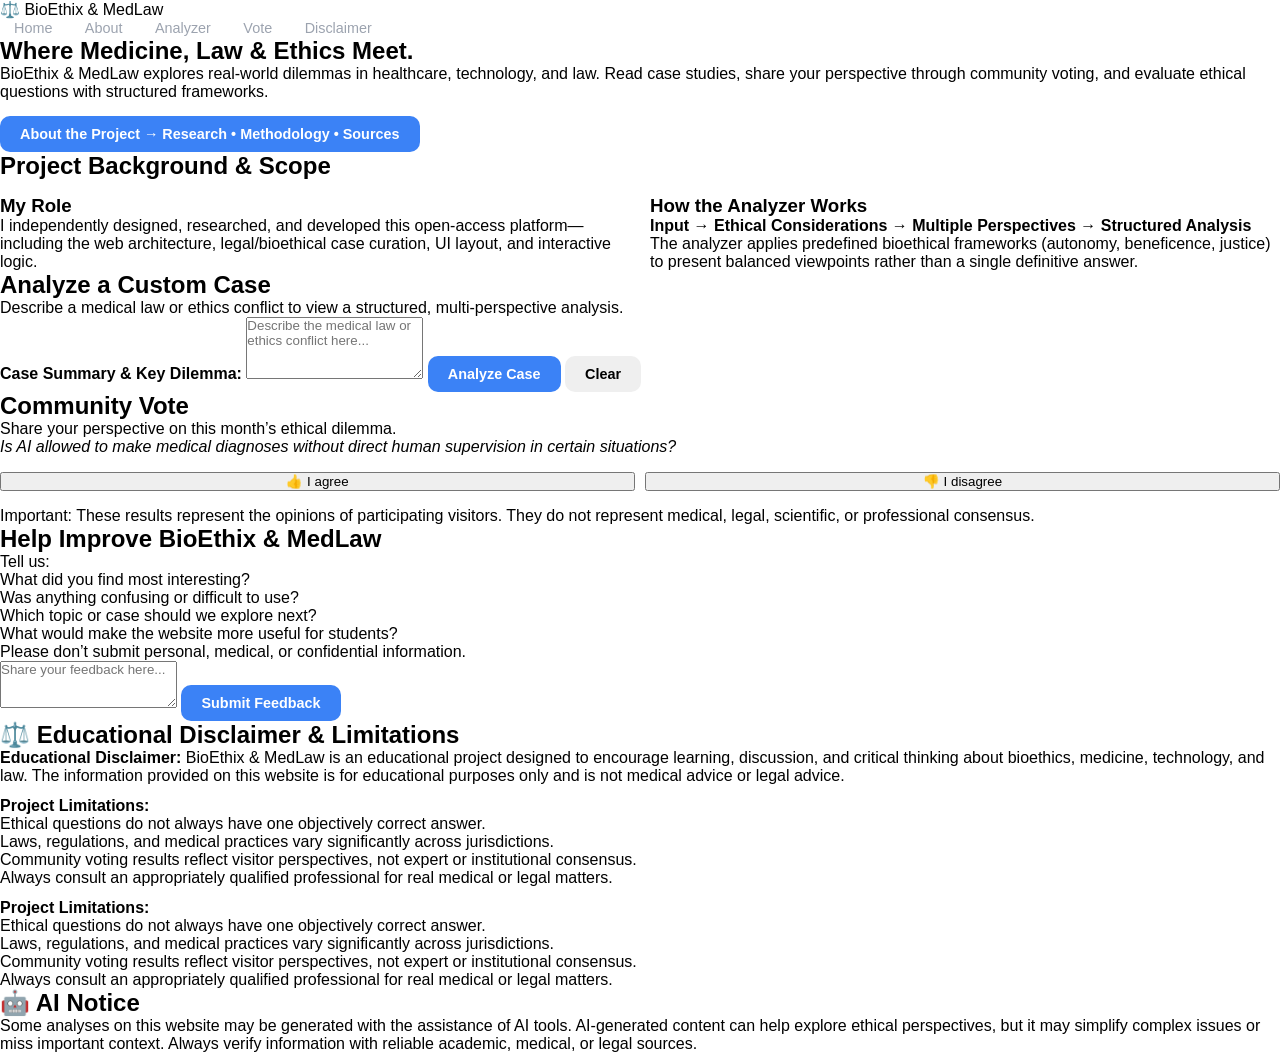
==== index.html @ d966cbb8 "Add  my role,how it works and limitations sections" ====
<!DOCTYPE html>
<html lang="en">
<head>
  <meta charset="UTF-8">
  <meta name="viewport" content="width=device-width, initial-scale=1.0">
  <title>BioEthix & MedLaw</title>
  <link rel="stylesheet" href="style.css">
</head>
<body>

  <!-- Navigation Bar -->
  <header>
    <div class="logo">⚖️ BioEthix & MedLaw</div>
    <nav class="nav-links">
      <a href="#home">Home</a>
      <a href="#about">About</a>
      <a href="#analyzer">Analyzer</a>
      <a href="#vote">Vote</a>
      <a href="#disclaimer">Disclaimer</a>
    </nav>
  </header>

  <!-- Hero Section -->
  <main class="container" id="home">
    <h2>Where Medicine, Law & Ethics Meet.</h2>
    <p>BioEthix & MedLaw explores real-world dilemmas in healthcare, technology, and law. Read case studies, share your perspective through community voting, and evaluate ethical questions with structured frameworks.</p>
    
    <div style="margin-top: 15px;">
      <a href="#about" class="btn btn-primary" style="text-decoration: none; display: inline-block;">About the Project → Research • Methodology • Sources</a>
    </div>
  </main>

  <!-- Project Overview & Student Role Section -->
  <section class="container" id="about">
    <h2>Project Background & Scope</h2>
    <div style="display: grid; grid-template-columns: repeat(auto-fit, minmax(280px, 1fr)); gap: 20px; margin-top: 15px;">
      
      <div class="card-box" style="margin:0;">
        <h3>My Role</h3>
        <p>I independently designed, researched, and developed this open-access platform—including the web architecture, legal/bioethical case curation, UI layout, and interactive logic.</p>
      </div>

      <div class="card-box" style="margin:0;">
        <h3>How the Analyzer Works</h3>
        <p><strong>Input → Ethical Considerations → Multiple Perspectives → Structured Analysis</strong></p>
        <p>The analyzer applies predefined bioethical frameworks (autonomy, beneficence, justice) to present balanced viewpoints rather than a single definitive answer.</p>
      </div>

    </div>
  </section>

  <!-- Case Analyzer Input -->
  <section class="container" id="analyzer">
    <h2>Analyze a Custom Case</h2>
    <p>Describe a medical law or ethics conflict to view a structured, multi-perspective analysis.</p>
    
    <label for="case-input"><strong>Case Summary & Key Dilemma:</strong></label>
    <textarea id="case-input" rows="4" placeholder="Describe the medical law or ethics conflict here..."></textarea>
    
    <button class="btn btn-primary" id="analyze-btn">Analyze Case</button>
    <button class="btn btn-secondary" id="clear-btn">Clear</button>
  </section>

  <!-- Community Vote -->
  <section class="container" id="vote">
    <h2>Community Vote</h2>
    <p>Share your perspective on this month’s ethical dilemma.</p>
    <p><em>Is AI allowed to make medical diagnoses without direct human supervision in certain situations?</em></p>
    
    <div class="vote-buttons">
      <button class="vote-btn">👍 I agree</button>
      <button class="vote-btn">👎 I disagree</button>
    </div>
    <p class="disclaimer-note">Important: These results represent the opinions of participating visitors. They do not represent medical, legal, scientific, or professional consensus.</p>
  </section>

  <!-- Feedback Section -->
  <section class="container">
    <h2>Help Improve BioEthix & MedLaw</h2>
    <p>Tell us:</p>
    <ul>
      <li>What did you find most interesting?</li>
      <li>Was anything confusing or difficult to use?</li>
      <li>Which topic or case should we explore next?</li>
      <li>What would make the website more useful for students?</li>
    </ul>
    <p>Please don’t submit personal, medical, or confidential information.</p>
    
    <textarea rows="3" placeholder="Share your feedback here..."></textarea>
    <button class="btn btn-primary">Submit Feedback</button>
  </section>

  <!-- Educational Disclaimer & Limitations -->
  <section class="container disclaimer-card" id="disclaimer">
    <h2>⚖️ Educational Disclaimer & Limitations</h2>
    <p><strong>Educational Disclaimer:</strong> BioEthix & MedLaw is an educational project designed to encourage learning, discussion, and critical thinking about bioethics, medicine, technology, and law. The information provided on this website is for educational purposes only and is not medical advice or legal advice.</p>
    
    <p style="margin-top: 12px;"><strong>Project Limitations:</strong></p>
    <ul>
      <li>Ethical questions do not always have one objectively correct answer.</li>
      <li>Laws, regulations, and medical practices vary significantly across jurisdictions.</li>
      <li>Community voting results reflect visitor perspectives, not expert or institutional consensus.</li>
      <li>Always consult an appropriately qualified professional for real medical or legal matters.</li>
    </ul>
  </section>

  <p style="margin-top: 12px;"><strong>Project Limitations:</strong></p>
    <ul>
      <li>Ethical questions do not always have one objectively correct answer.</li>
      <li>Laws, regulations, and medical practices vary significantly across jurisdictions.</li>
      <li>Community voting results reflect visitor perspectives, not expert or institutional consensus.</li>
      <li>Always consult an appropriately qualified professional for real medical or legal matters.</li>
    </ul>
  </section>

  <!-- AI Notice -->
  <section class="container notice-card">
    <h2>🤖 AI Notice</h2>
    <p>Some analyses on this website may be generated with the assistance of AI tools. AI-generated content can help explore ethical perspectives, but it may simplify complex issues or miss important context. Always verify information with reliable academic, medical, or legal sources.</p>
  </section>

  <script src="app.js"></script>
</body>
</html>
---- style.css ----
/* Core Dark Theme Variables */
:root {
--bg-main: #0a0e1a;
--bg-card: #13192b;
--bg-card-hover: #1b243d;
--accent-blue: #3b82f6;
--accent-purple: #8b5cf6;
--accent-glow: rgba(59, 130, 246, 0.15);
--text-main: #f3f4f6;
--text-muted: #9ca3af;
--border-color: #232d42;
--radius-lg: 16px;
--radius-md: 10px;
--radius-sm: 6px;
}

* {
box-sizing: border-box;
margin: 0;
padding: 0;
font-family: 'Inter', -apple-system, BlinkMacSystemFont, sans-serif;
}

body.dark-theme {
background-color: var(--bg-main);
color: var(--text-main);
line-height: 1.6;
padding-bottom: 40px;
}

/* Navbar */
.navbar {
display: flex;
justify-content: space-between;
align-items: center;
padding: 18px 40px;
background-color: rgba(10, 14, 26, 0.85);
backdrop-filter: blur(12px);
border-bottom: 1px solid var(--border-color);
position: sticky;
top: 0;
z-index: 100;
}

.nav-left {
display: flex;
align-items: center;
gap: 12px;
}

.logo-icon {
font-size: 1.5rem;
background: var(--bg-card);
padding: 8px 12px;
border-radius: var(--radius-md);
border: 1px solid var(--border-color);
}

.brand-title {
display: block;
font-weight: 700;
font-size: 1.1rem;
}

.brand-subtitle {
display: block;
font-size: 0.75rem;
color: var(--text-muted);
}

.nav-links a {
color: var(--text-muted);
text-decoration: none;
margin: 0 14px;
font-size: 0.9rem;
transition: color 0.2s;
}

.nav-links a:hover, .nav-links a.active {
color: var(--accent-blue);
}

.nav-right {
display: flex;
align-items: center;
gap: 12px;
}

/* Layout Containers */
.main-content {
max-width: 1200px;
margin: 0 auto;
padding: 40px 20px;
}

/* Hero Section */
.hero-section {
display: grid;
grid-template-columns: 1fr 1fr;
gap: 40px;
align-items: center;
margin-bottom: 60px;
}

.hero-text h1 {
font-size: 2.8rem;
line-height: 1.2;
margin-bottom: 16px;
}

.highlight {
color: var(--accent-blue);
}

.hero-text p {
color: var(--text-muted);
margin-bottom: 24px;
font-size: 1.05rem;
}

.hero-buttons {
display: flex;
gap: 16px;
}

/* Cards & Grid */
.cases-section {
margin-bottom: 60px;
}

.section-header {
display: flex;
justify-content: space-between;
align-items: center;
margin-bottom: 20px;
}

.search-bar {
position: relative;
}

.search-bar input {
background: var(--bg-card);
border: 1px solid var(--border-color);
color: var(--text-main);
padding: 8px 16px;
padding-right: 36px;
border-radius: 20px;
outline: none;
}

.search-icon {
position: absolute;
right: 12px;
top: 50%;
transform: translateY(-50%);
}

.filter-pills {
display: flex;
gap: 10px;
margin-bottom: 24px;
}

.pill {
background: var(--bg-card);
border: 1px solid var(--border-color);
color: var(--text-muted);
padding: 6px 16px;
border-radius: 20px;
cursor: pointer;
font-size: 0.85rem;
transition: all 0.2s;
}

.pill.active, .pill:hover {
background: var(--accent-blue);
color: #fff;
border-color: var(--accent-blue);
}

.card-grid {
display: grid;
grid-template-columns: repeat(auto-fit, minmax(320px, 1fr));
gap: 20px;
margin-bottom: 24px;
}

.case-card {
background: var(--bg-card);
border: 1px solid var(--border-color);
border-radius: var(--radius-lg);
padding: 24px;
display: flex;
flex-direction: column;
justify-content: space-between;
transition: transform 0.2s, border-color 0.2s;
}

.case-card:hover {
transform: translateY(-4px);
border-color: var(--accent-blue);
}

.badge {
display: inline-flex;
align-items: center;
gap: 6px;
background: rgba(59, 130, 246, 0.1);
color: var(--accent-blue);
padding: 4px 10px;
border-radius: var(--radius-sm);
font-size: 0.75rem;
font-weight: 600;
margin-bottom: 12px;
}

.card-title {
font-size: 1.15rem;
margin-bottom: 10px;
}

.card-description {
color: var(--text-muted);
font-size: 0.9rem;
margin-bottom: 16px;
}

.card-link {
color: var(--accent-blue);
text-decoration: none;
font-size: 0.85rem;
font-weight: 600;
}

/* Widgets Row */
.widgets-grid {
display: grid;
grid-template-columns: repeat(auto-fit, minmax(300px, 1fr));
gap: 20px;
margin-bottom: 60px;
}

.widget-card {
background: var(--bg-card);
border: 1px solid var(--border-color);
border-radius: var(--radius-lg);
padding: 24px;
}

.widget-card h3 {
font-size: 1.1rem;
margin-bottom: 6px;
}

.subtitle {
color: var(--text-muted);
font-size: 0.85rem;
margin-bottom: 16px;
}

/* Voting Progress */
.vote-buttons {
display: grid;
grid-template-columns: 1fr 1fr;
gap: 10px;
margin: 16px 0;
}

.btn-vote {
background: rgba(255, 255, 255, 0.05);
border: 1px solid var(--border-color);
color: var(--text-main);
padding: 10px;
border-radius: var(--radius-md);
cursor: pointer;
}

.btn-vote:hover {
background: var(--accent-blue);
}

.progress-bar {
background: var(--border-color);
height: 8px;
border-radius: 4px;
overflow: hidden;
margin: 8px 0;
}

.progress-fill {
background: linear-gradient(90deg, var(--accent-blue), var(--accent-purple));
height: 100%;
}

.progress-labels {
display: flex;
justify-content: space-between;
font-weight: 700;
font-size: 0.9rem;
}

/* Buttons */
.btn {
padding: 10px 20px;
border-radius: var(--radius-md);
text-decoration: none;
font-size: 0.9rem;
font-weight: 600;
border: none;
cursor: pointer;
display: inline-flex;
align-items: center;
justify-content: center;
}

.btn-primary { background: var(--accent-blue); color: #fff; }
.btn-outline { background: transparent; border: 1px solid var(--border-color); color: var(--text-main); }
.btn-purple { background: var(--accent-purple); color: #fff; width: 100%; }

/* Footer */
.footer {
border-top: 1px solid var(--border-color);
padding: 40px 20px;
max-width: 1200px;
margin: 0 auto;
display: grid;
grid-template-columns: 2fr 1fr 1fr 1.5fr;
gap: 30px;
}

.footer-col h4 { margin-bottom: 12px; font-size: 0.95rem; }
.footer-col ul { list-style: none; }
.footer-col ul li { margin-bottom: 8px; }
.footer-col a { color: var(--text-muted); text-decoration: none; font-size: 0.85rem; }
.social-icons a { margin-right: 12px; text-decoration: none; font-size: 1.2rem; }
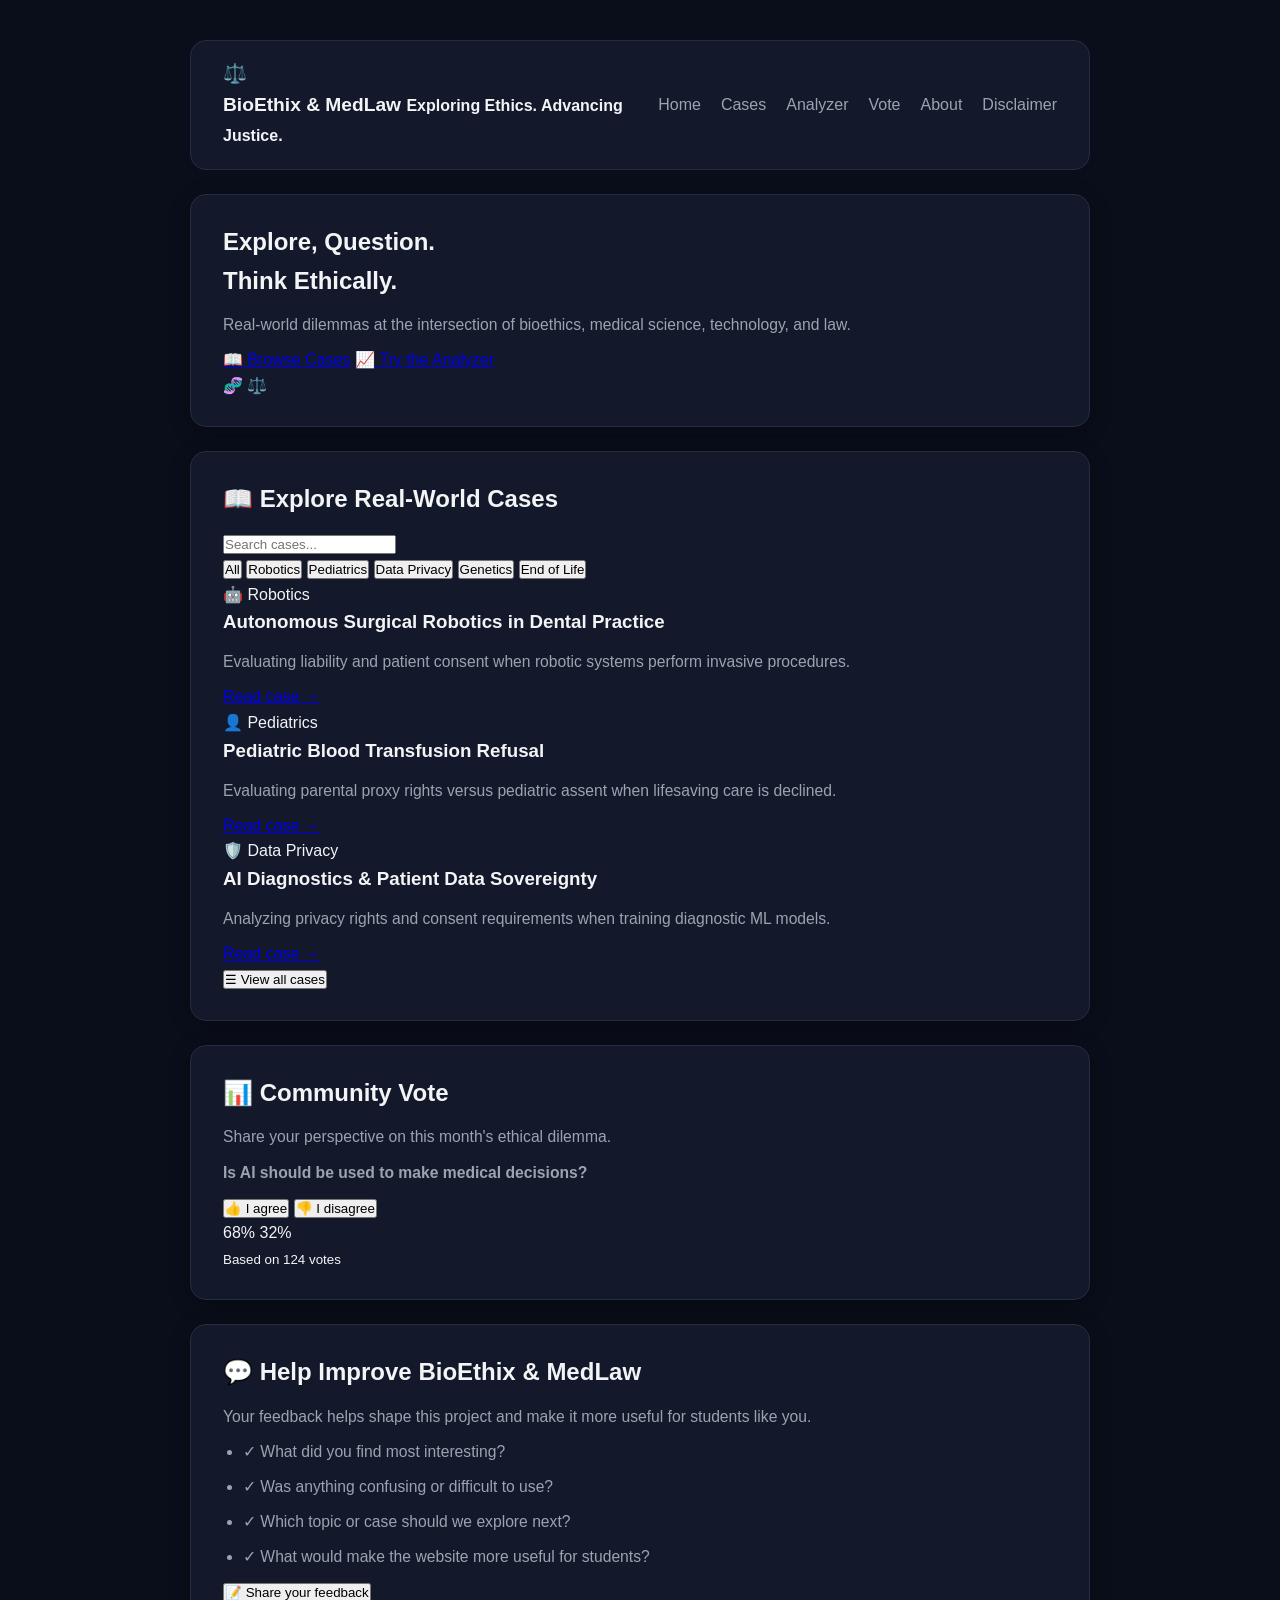
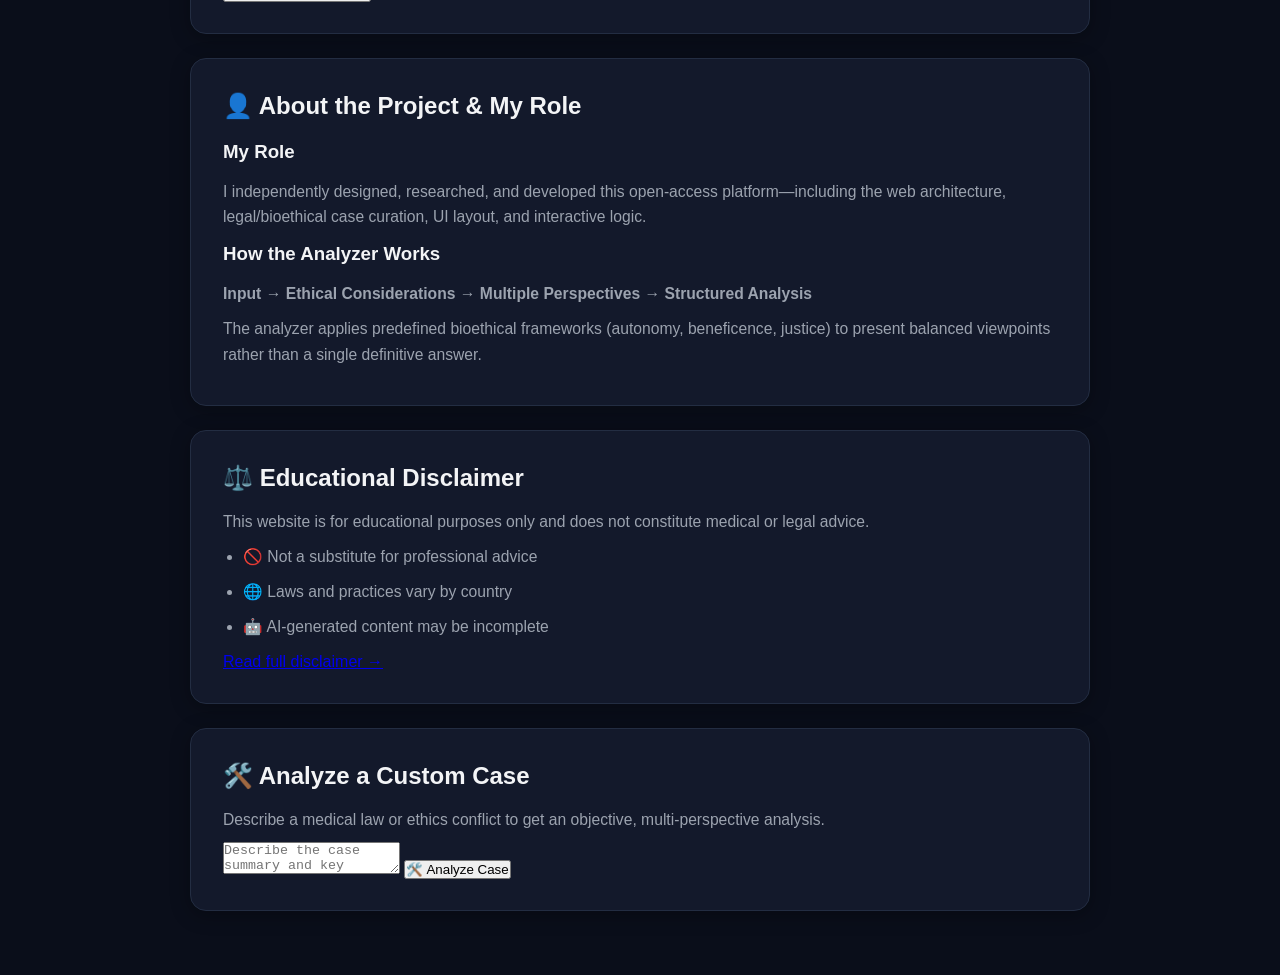
==== commit 3a20c7ac: "update HTML" ====
--- a/index.html
+++ b/index.html
@@ -9,116 +9,167 @@
 <body>
 
   <!-- Navigation Bar -->
-  <header>
-    <div class="logo">⚖️ BioEthix & MedLaw</div>
+  <header class="navbar">
+    <div class="logo">
+      <span class="logo-icon">⚖️</span>
+      <div class="logo-text">
+        <strong>BioEthix & MedLaw</strong>
+        <small>Exploring Ethics. Advancing Justice.</small>
+      </div>
+    </div>
     <nav class="nav-links">
-      <a href="#home">Home</a>
-      <a href="#about">About</a>
+      <a href="#home" class="active">Home</a>
+      <a href="#cases">Cases</a>
       <a href="#analyzer">Analyzer</a>
       <a href="#vote">Vote</a>
+      <a href="#about">About</a>
       <a href="#disclaimer">Disclaimer</a>
     </nav>
   </header>
 
-  <!-- Hero Section -->
-  <main class="container" id="home">
-    <h2>Where Medicine, Law & Ethics Meet.</h2>
-    <p>BioEthix & MedLaw explores real-world dilemmas in healthcare, technology, and law. Read case studies, share your perspective through community voting, and evaluate ethical questions with structured frameworks.</p>
+  <main class="main-content">
     
-    <div style="margin-top: 15px;">
-      <a href="#about" class="btn btn-primary" style="text-decoration: none; display: inline-block;">About the Project → Research • Methodology • Sources</a>
-    </div>
-  </main>
+    <!-- Hero Section -->
+    <section id="home" class="hero-section">
+      <div class="hero-text">
+        <h1>Explore, Question.<br><span class="highlight-cyan">Think Ethically.</span></h1>
+        <p class="subtitle">Real-world dilemmas at the intersection of bioethics, medical science, technology, and law.</p>
+        <div class="hero-buttons">
+          <a href="#cases" class="btn btn-primary-cyan">📖 Browse Cases</a>
+          <a href="#analyzer" class="btn btn-outline">📈 Try the Analyzer</a>
+        </div>
+      </div>
+      <div class="hero-card-graphic">
+        <span class="graphic-icon">🧬 ⚖️</span>
+      </div>
+    </section>
 
-  <!-- Project Overview & Student Role Section -->
-  <section class="container" id="about">
-    <h2>Project Background & Scope</h2>
-    <div style="display: grid; grid-template-columns: repeat(auto-fit, minmax(280px, 1fr)); gap: 20px; margin-top: 15px;">
-      
-      <div class="card-box" style="margin:0;">
-        <h3>My Role</h3>
-        <p>I independently designed, researched, and developed this open-access platform—including the web architecture, legal/bioethical case curation, UI layout, and interactive logic.</p>
+    <!-- Cases Section -->
+    <section id="cases" class="card-section">
+      <div class="section-header">
+        <h2>📖 Explore Real-World Cases</h2>
+        <div class="search-box">
+          <input type="text" placeholder="Search cases...">
+        </div>
       </div>
 
-      <div class="card-box" style="margin:0;">
-        <h3>How the Analyzer Works</h3>
-        <p><strong>Input → Ethical Considerations → Multiple Perspectives → Structured Analysis</strong></p>
-        <p>The analyzer applies predefined bioethical frameworks (autonomy, beneficence, justice) to present balanced viewpoints rather than a single definitive answer.</p>
+      <div class="filter-pills">
+        <button class="pill active">All</button>
+        <button class="pill">Robotics</button>
+        <button class="pill">Pediatrics</button>
+        <button class="pill">Data Privacy</button>
+        <button class="pill">Genetics</button>
+        <button class="pill">End of Life</button>
       </div>
 
-    </div>
-  </section>
+      <div class="cases-list">
+        <div class="case-card">
+          <span class="badge badge-purple">🤖 Robotics</span>
+          <h3>Autonomous Surgical Robotics in Dental Practice</h3>
+          <p>Evaluating liability and patient consent when robotic systems perform invasive procedures.</p>
+          <a href="#" class="link-blue">Read case →</a>
+        </div>
 
-  <!-- Case Analyzer Input -->
-  <section class="container" id="analyzer">
-    <h2>Analyze a Custom Case</h2>
-    <p>Describe a medical law or ethics conflict to view a structured, multi-perspective analysis.</p>
-    
-    <label for="case-input"><strong>Case Summary & Key Dilemma:</strong></label>
-    <textarea id="case-input" rows="4" placeholder="Describe the medical law or ethics conflict here..."></textarea>
-    
-    <button class="btn btn-primary" id="analyze-btn">Analyze Case</button>
-    <button class="btn btn-secondary" id="clear-btn">Clear</button>
-  </section>
+        <div class="case-card">
+          <span class="badge badge-magenta">👤 Pediatrics</span>
+          <h3>Pediatric Blood Transfusion Refusal</h3>
+          <p>Evaluating parental proxy rights versus pediatric assent when lifesaving care is declined.</p>
+          <a href="#" class="link-blue">Read case →</a>
+        </div>
 
-  <!-- Community Vote -->
-  <section class="container" id="vote">
-    <h2>Community Vote</h2>
-    <p>Share your perspective on this month’s ethical dilemma.</p>
-    <p><em>Is AI allowed to make medical diagnoses without direct human supervision in certain situations?</em></p>
-    
-    <div class="vote-buttons">
-      <button class="vote-btn">👍 I agree</button>
-      <button class="vote-btn">👎 I disagree</button>
-    </div>
-    <p class="disclaimer-note">Important: These results represent the opinions of participating visitors. They do not represent medical, legal, scientific, or professional consensus.</p>
-  </section>
+        <div class="case-card">
+          <span class="badge badge-green">🛡️ Data Privacy</span>
+          <h3>AI Diagnostics & Patient Data Sovereignty</h3>
+          <p>Analyzing privacy rights and consent requirements when training diagnostic ML models.</p>
+          <a href="#" class="link-blue">Read case →</a>
+        </div>
+      </div>
 
-  <!-- Feedback Section -->
-  <section class="container">
-    <h2>Help Improve BioEthix & MedLaw</h2>
-    <p>Tell us:</p>
-    <ul>
-      <li>What did you find most interesting?</li>
-      <li>Was anything confusing or difficult to use?</li>
-      <li>Which topic or case should we explore next?</li>
-      <li>What would make the website more useful for students?</li>
-    </ul>
-    <p>Please don’t submit personal, medical, or confidential information.</p>
-    
-    <textarea rows="3" placeholder="Share your feedback here..."></textarea>
-    <button class="btn btn-primary">Submit Feedback</button>
-  </section>
+      <div class="center-btn-wrapper">
+        <button class="btn btn-secondary-dark">☰ View all cases</button>
+      </div>
+    </section>
 
-  <!-- Educational Disclaimer & Limitations -->
-  <section class="container disclaimer-card" id="disclaimer">
-    <h2>⚖️ Educational Disclaimer & Limitations</h2>
-    <p><strong>Educational Disclaimer:</strong> BioEthix & MedLaw is an educational project designed to encourage learning, discussion, and critical thinking about bioethics, medicine, technology, and law. The information provided on this website is for educational purposes only and is not medical advice or legal advice.</p>
-    
-    <p style="margin-top: 12px;"><strong>Project Limitations:</strong></p>
-    <ul>
-      <li>Ethical questions do not always have one objectively correct answer.</li>
-      <li>Laws, regulations, and medical practices vary significantly across jurisdictions.</li>
-      <li>Community voting results reflect visitor perspectives, not expert or institutional consensus.</li>
-      <li>Always consult an appropriately qualified professional for real medical or legal matters.</li>
-    </ul>
-  </section>
+    <!-- Community Vote -->
+    <section id="vote" class="card-section">
+      <h2>📊 Community Vote</h2>
+      <p class="section-desc">Share your perspective on this month's ethical dilemma.</p>
+      
+      <p class="vote-question"><strong>Is AI should be used to make medical decisions?</strong></p>
 
-  <p style="margin-top: 12px;"><strong>Project Limitations:</strong></p>
-    <ul>
-      <li>Ethical questions do not always have one objectively correct answer.</li>
-      <li>Laws, regulations, and medical practices vary significantly across jurisdictions.</li>
-      <li>Community voting results reflect visitor perspectives, not expert or institutional consensus.</li>
-      <li>Always consult an appropriately qualified professional for real medical or legal matters.</li>
-    </ul>
-  </section>
+      <div class="vote-options">
+        <button class="btn btn-vote-blue">👍 I agree</button>
+        <button class="btn btn-vote-purple">👎 I disagree</button>
+      </div>
 
-  <!-- AI Notice -->
-  <section class="container notice-card">
-    <h2>🤖 AI Notice</h2>
-    <p>Some analyses on this website may be generated with the assistance of AI tools. AI-generated content can help explore ethical perspectives, but it may simplify complex issues or miss important context. Always verify information with reliable academic, medical, or legal sources.</p>
-  </section>
+      <div class="vote-results">
+        <div class="percent-labels">
+          <span>68%</span>
+          <span>32%</span>
+        </div>
+        <div class="progress-bar">
+          <div class="progress-fill" style="width: 68%;"></div>
+        </div>
+        <small class="subtext">Based on 124 votes</small>
+      </div>
+    </section>
 
+    <!-- Feedback Section -->
+    <section class="card-section">
+      <h2>💬 Help Improve BioEthix & MedLaw</h2>
+      <p class="section-desc">Your feedback helps shape this project and make it more useful for students like you.</p>
+      
+      <ul class="check-list">
+        <li>✓ What did you find most interesting?</li>
+        <li>✓ Was anything confusing or difficult to use?</li>
+        <li>✓ Which topic or case should we explore next?</li>
+        <li>✓ What would make the website more useful for students?</li>
+      </ul>
+
+      <button class="btn btn-full-cyan">📝 Share your feedback</button>
+    </section>
+
+    <!-- Project Overview & My Role Section -->
+    <section id="about" class="card-section">
+      <h2>👤 About the Project & My Role</h2>
+      <div class="role-grid">
+        <div class="inner-card">
+          <h3>My Role</h3>
+          <p>I independently designed, researched, and developed this open-access platform—including the web architecture, legal/bioethical case curation, UI layout, and interactive logic.</p>
+        </div>
+        <div class="inner-card">
+          <h3>How the Analyzer Works</h3>
+          <p><strong>Input → Ethical Considerations → Multiple Perspectives → Structured Analysis</strong></p>
+          <p>The analyzer applies predefined bioethical frameworks (autonomy, beneficence, justice) to present balanced viewpoints rather than a single definitive answer.</p>
+        </div>
+      </div>
+    </section>
+
+    <!-- Educational Disclaimer Section -->
+    <section id="disclaimer" class="card-section">
+      <h2>⚖️ Educational Disclaimer</h2>
+      <p class="section-desc">This website is for educational purposes only and does not constitute medical or legal advice.</p>
+      
+      <ul class="disclaimer-list">
+        <li>🚫 Not a substitute for professional advice</li>
+        <li>🌐 Laws and practices vary by country</li>
+        <li>🤖 AI-generated content may be incomplete</li>
+      </ul>
+
+      <a href="#" class="link-blue">Read full disclaimer →</a>
+    </section>
+
+    <!-- Case Analyzer Section -->
+    <section id="analyzer" class="card-section">
+      <h2>🛠️ Analyze a Custom Case</h2>
+      <p class="section-desc">Describe a medical law or ethics conflict to get an objective, multi-perspective analysis.</p>
+
+      <div class="analyzer-input-group">
+        <textarea placeholder="Describe the case summary and key dilemma..."></textarea>
+        <button class="btn btn-full-cyan">🛠️ Analyze Case</button>
+      </div>
+    </section>
+  </main>
   <script src="app.js"></script>
 </body>
 </html>
--- a/style.css
+++ b/style.css
@@ -1,336 +1,194 @@
-/* Core Dark Theme Variables */
+/* --- Core Dark Theme Variables --- */
 :root {
---bg-main: #0a0e1a;
---bg-card: #13192b;
---bg-card-hover: #1b243d;
---accent-blue: #3b82f6;
---accent-purple: #8b5cf6;
---accent-glow: rgba(59, 130, 246, 0.15);
---text-main: #f3f4f6;
---text-muted: #9ca3af;
---border-color: #232d42;
---radius-lg: 16px;
---radius-md: 10px;
---radius-sm: 6px;
+  --bg-main: #0a0e1a;
+  --bg-card: #13192b;
+  --bg-card-hover: #1b243d;
+  --accent-blue: #3b82f6;
+  --accent-purple: #8b5cf6;
+  --accent-glow: rgba(59, 130, 246, 0.15);
+  --text-main: #f3f4f6;
+  --text-muted: #9ca3af;
+  --border-color: #232d42;
+  --radius-lg: 16px;
+  --radius-md: 10px;
+  --radius-sm: 6px;
+  --font-family: 'Inter', -apple-system, BlinkMacSystemFont, sans-serif;
 }
 
 * {
-box-sizing: border-box;
-margin: 0;
-padding: 0;
-font-family: 'Inter', -apple-system, BlinkMacSystemFont, sans-serif;
+  box-sizing: border-box;
+  margin: 0;
+  padding: 0;
 }
 
-body.dark-theme {
-background-color: var(--bg-main);
-color: var(--text-main);
-line-height: 1.6;
-padding-bottom: 40px;
+body {
+  background-color: var(--bg-main);
+  color: var(--text-main);
+  font-family: var(--font-family);
+  line-height: 1.6;
+  padding: 40px 20px;
 }
 
-/* Navbar */
-.navbar {
-display: flex;
-justify-content: space-between;
-align-items: center;
-padding: 18px 40px;
-background-color: rgba(10, 14, 26, 0.85);
-backdrop-filter: blur(12px);
-border-bottom: 1px solid var(--border-color);
-position: sticky;
-top: 0;
-z-index: 100;
+/* --- Container Cards --- */
+.container, section {
+  max-width: 900px;
+  margin: 0 auto 24px auto;
+  background-color: var(--bg-card);
+  border: 1px solid var(--border-color);
+  border-radius: var(--radius-lg);
+  padding: 28px 32px;
+  box-shadow: 0 4px 20px rgba(0, 0, 0, 0.3);
 }
 
-.nav-left {
-display: flex;
-align-items: center;
-gap: 12px;
+.disclaimer-card, .notice-card {
+  border-left: 4px solid var(--accent-blue);
 }
 
-.logo-icon {
-font-size: 1.5rem;
-background: var(--bg-card);
-padding: 8px 12px;
-border-radius: var(--radius-md);
-border: 1px solid var(--border-color);
+/* --- Navigation & Header --- */
+header, .navbar {
+  max-width: 900px;
+  margin: 0 auto 24px auto;
+  background-color: var(--bg-card);
+  border: 1px solid var(--border-color);
+  border-radius: var(--radius-lg);
+  padding: 18px 32px;
+  display: flex;
+  justify-content: space-between;
+  align-items: center;
 }
 
-.brand-title {
-display: block;
-font-weight: 700;
-font-size: 1.1rem;
+.logo {
+  font-weight: 700;
+  font-size: 1.2rem;
+  color: var(--text-main);
 }
 
-.brand-subtitle {
-display: block;
-font-size: 0.75rem;
-color: var(--text-muted);
+.nav-links {
+  display: flex;
+  gap: 20px;
 }
 
 .nav-links a {
-color: var(--text-muted);
-text-decoration: none;
-margin: 0 14px;
-font-size: 0.9rem;
-transition: color 0.2s;
+  color: var(--text-muted);
+  text-decoration: none;
+  font-weight: 500;
+  transition: color 0.2s;
 }
 
-.nav-links a:hover, .nav-links a.active {
-color: var(--accent-blue);
+.nav-links a:hover {
+  color: var(--accent-blue);
 }
 
-.nav-right {
-display: flex;
-align-items: center;
-gap: 12px;
+/* --- Typography --- */
+h1, h2, h3 {
+  color: var(--text-main);
+  margin-bottom: 12px;
+  font-weight: 700;
 }
 
-/* Layout Containers */
-.main-content {
-max-width: 1200px;
-margin: 0 auto;
-padding: 40px 20px;
+p, li {
+  color: var(--text-muted);
+  font-size: 0.98rem;
+  margin-bottom: 10px;
 }
 
-/* Hero Section */
-.hero-section {
-display: grid;
-grid-template-columns: 1fr 1fr;
-gap: 40px;
-align-items: center;
-margin-bottom: 60px;
+ul {
+  padding-left: 20px;
+}
+/* --- Core Dark Theme Variables --- */
+:root {
+  --bg-main: #0a0e1a;
+  --bg-card: #13192b;
+  --bg-card-hover: #1b243d;
+  --accent-blue: #3b82f6;
+  --accent-purple: #8b5cf6;
+  --accent-glow: rgba(59, 130, 246, 0.15);
+  --text-main: #f3f4f6;
+  --text-muted: #9ca3af;
+  --border-color: #232d42;
+  --radius-lg: 16px;
+  --radius-md: 10px;
+  --radius-sm: 6px;
+  --font-family: 'Inter', -apple-system, BlinkMacSystemFont, sans-serif;
 }
 
-.hero-text h1 {
-font-size: 2.8rem;
-line-height: 1.2;
-margin-bottom: 16px;
+* {
+  box-sizing: border-box;
+  margin: 0;
+  padding: 0;
 }
 
-.highlight {
-color: var(--accent-blue);
+body {
+  background-color: var(--bg-main);
+  color: var(--text-main);
+  font-family: var(--font-family);
+  line-height: 1.6;
+  padding: 40px 20px;
 }
 
-.hero-text p {
-color: var(--text-muted);
-margin-bottom: 24px;
-font-size: 1.05rem;
+/* --- Container Cards --- */
+.container, section {
+  max-width: 900px;
+  margin: 0 auto 24px auto;
+  background-color: var(--bg-card);
+  border: 1px solid var(--border-color);
+  border-radius: var(--radius-lg);
+  padding: 28px 32px;
+  box-shadow: 0 4px 20px rgba(0, 0, 0, 0.3);
 }
 
-.hero-buttons {
-display: flex;
-gap: 16px;
+.disclaimer-card, .notice-card {
+  border-left: 4px solid var(--accent-blue);
 }
 
-/* Cards & Grid */
-.cases-section {
-margin-bottom: 60px;
+/* --- Navigation & Header --- */
+header, .navbar {
+  max-width: 900px;
+  margin: 0 auto 24px auto;
+  background-color: var(--bg-card);
+  border: 1px solid var(--border-color);
+  border-radius: var(--radius-lg);
+  padding: 18px 32px;
+  display: flex;
+  justify-content: space-between;
+  align-items: center;
 }
 
-.section-header {
-display: flex;
-justify-content: space-between;
-align-items: center;
-margin-bottom: 20px;
+.logo {
+  font-weight: 700;
+  font-size: 1.2rem;
+  color: var(--text-main);
 }
 
-.search-bar {
-position: relative;
+.nav-links {
+  display: flex;
+  gap: 20px;
 }
 
-.search-bar input {
-background: var(--bg-card);
-border: 1px solid var(--border-color);
-color: var(--text-main);
-padding: 8px 16px;
-padding-right: 36px;
-border-radius: 20px;
-outline: none;
+.nav-links a {
+  color: var(--text-muted);
+  text-decoration: none;
+  font-weight: 500;
+  transition: color 0.2s;
 }
 
-.search-icon {
-position: absolute;
-right: 12px;
-top: 50%;
-transform: translateY(-50%);
+.nav-links a:hover {
+  color: var(--accent-blue);
 }
 
-.filter-pills {
-display: flex;
-gap: 10px;
-margin-bottom: 24px;
+/* --- Typography --- */
+h1, h2, h3 {
+  color: var(--text-main);
+  margin-bottom: 12px;
+  font-weight: 700;
 }
 
-.pill {
-background: var(--bg-card);
-border: 1px solid var(--border-color);
-color: var(--text-muted);
-padding: 6px 16px;
-border-radius: 20px;
-cursor: pointer;
-font-size: 0.85rem;
-transition: all 0.2s;
+p, li {
+  color: var(--text-muted);
+  font-size: 0.98rem;
+  margin-bottom: 10px;
 }
 
-.pill.active, .pill:hover {
-background: var(--accent-blue);
-color: #fff;
-border-color: var(--accent-blue);
-}
-
-.card-grid {
-display: grid;
-grid-template-columns: repeat(auto-fit, minmax(320px, 1fr));
-gap: 20px;
-margin-bottom: 24px;
-}
-
-.case-card {
-background: var(--bg-card);
-border: 1px solid var(--border-color);
-border-radius: var(--radius-lg);
-padding: 24px;
-display: flex;
-flex-direction: column;
-justify-content: space-between;
-transition: transform 0.2s, border-color 0.2s;
-}
-
-.case-card:hover {
-transform: translateY(-4px);
-border-color: var(--accent-blue);
-}
-
-.badge {
-display: inline-flex;
-align-items: center;
-gap: 6px;
-background: rgba(59, 130, 246, 0.1);
-color: var(--accent-blue);
-padding: 4px 10px;
-border-radius: var(--radius-sm);
-font-size: 0.75rem;
-font-weight: 600;
-margin-bottom: 12px;
-}
-
-.card-title {
-font-size: 1.15rem;
-margin-bottom: 10px;
-}
-
-.card-description {
-color: var(--text-muted);
-font-size: 0.9rem;
-margin-bottom: 16px;
-}
-
-.card-link {
-color: var(--accent-blue);
-text-decoration: none;
-font-size: 0.85rem;
-font-weight: 600;
-}
-
-/* Widgets Row */
-.widgets-grid {
-display: grid;
-grid-template-columns: repeat(auto-fit, minmax(300px, 1fr));
-gap: 20px;
-margin-bottom: 60px;
-}
-
-.widget-card {
-background: var(--bg-card);
-border: 1px solid var(--border-color);
-border-radius: var(--radius-lg);
-padding: 24px;
-}
-
-.widget-card h3 {
-font-size: 1.1rem;
-margin-bottom: 6px;
-}
-
-.subtitle {
-color: var(--text-muted);
-font-size: 0.85rem;
-margin-bottom: 16px;
-}
-
-/* Voting Progress */
-.vote-buttons {
-display: grid;
-grid-template-columns: 1fr 1fr;
-gap: 10px;
-margin: 16px 0;
-}
-
-.btn-vote {
-background: rgba(255, 255, 255, 0.05);
-border: 1px solid var(--border-color);
-color: var(--text-main);
-padding: 10px;
-border-radius: var(--radius-md);
-cursor: pointer;
-}
-
-.btn-vote:hover {
-background: var(--accent-blue);
-}
-
-.progress-bar {
-background: var(--border-color);
-height: 8px;
-border-radius: 4px;
-overflow: hidden;
-margin: 8px 0;
-}
-
-.progress-fill {
-background: linear-gradient(90deg, var(--accent-blue), var(--accent-purple));
-height: 100%;
-}
-
-.progress-labels {
-display: flex;
-justify-content: space-between;
-font-weight: 700;
-font-size: 0.9rem;
-}
-
-/* Buttons */
-.btn {
-padding: 10px 20px;
-border-radius: var(--radius-md);
-text-decoration: none;
-font-size: 0.9rem;
-font-weight: 600;
-border: none;
-cursor: pointer;
-display: inline-flex;
-align-items: center;
-justify-content: center;
-}
-
-.btn-primary { background: var(--accent-blue); color: #fff; }
-.btn-outline { background: transparent; border: 1px solid var(--border-color); color: var(--text-main); }
-.btn-purple { background: var(--accent-purple); color: #fff; width: 100%; }
-
-/* Footer */
-.footer {
-border-top: 1px solid var(--border-color);
-padding: 40px 20px;
-max-width: 1200px;
-margin: 0 auto;
-display: grid;
-grid-template-columns: 2fr 1fr 1fr 1.5fr;
-gap: 30px;
-}
-
-.footer-col h4 { margin-bottom: 12px; font-size: 0.95rem; }
-.footer-col ul { list-style: none; }
-.footer-col ul li { margin-bottom: 8px; }
-.footer-col a { color: var(--text-muted); text-decoration: none; font-size: 0.85rem; }
-.social-icons a { margin-right: 12px; text-decoration: none; font-size: 1.2rem; }
+ul {
+  padding-left: 20px;
+}
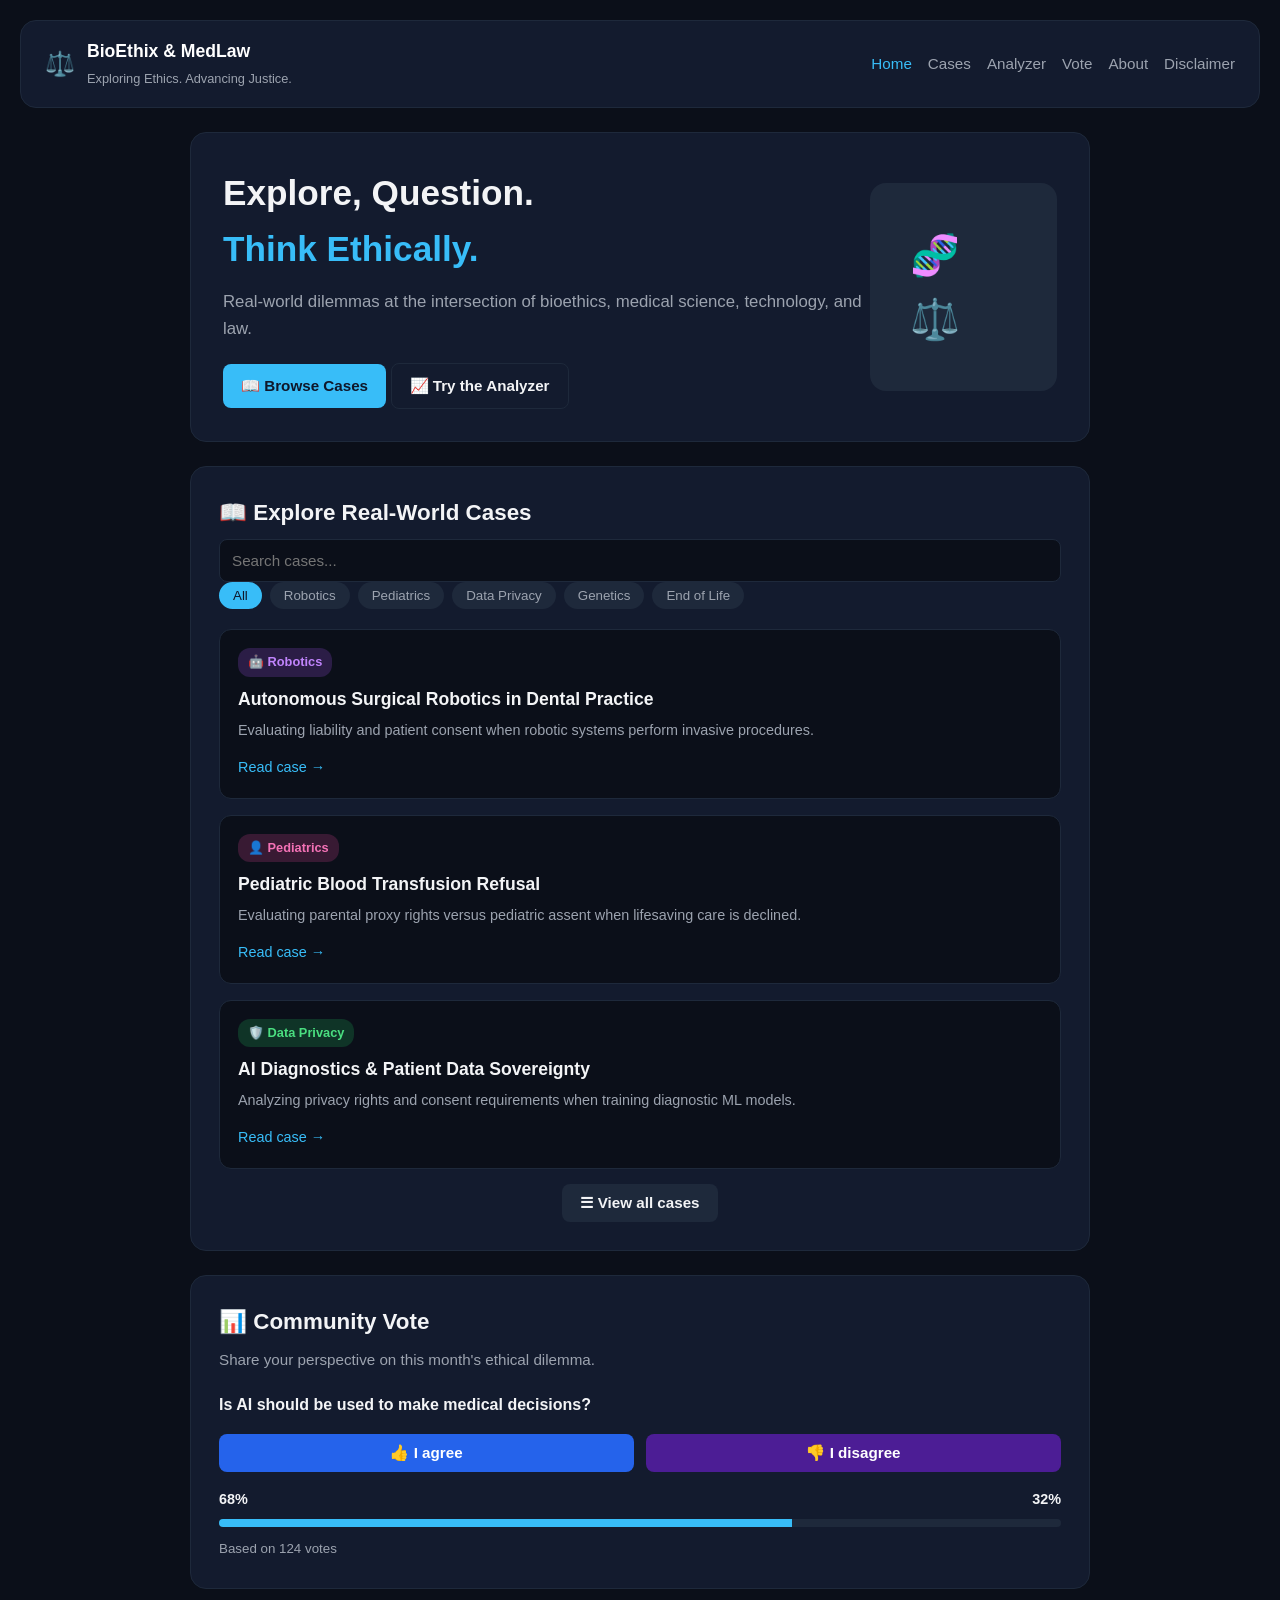
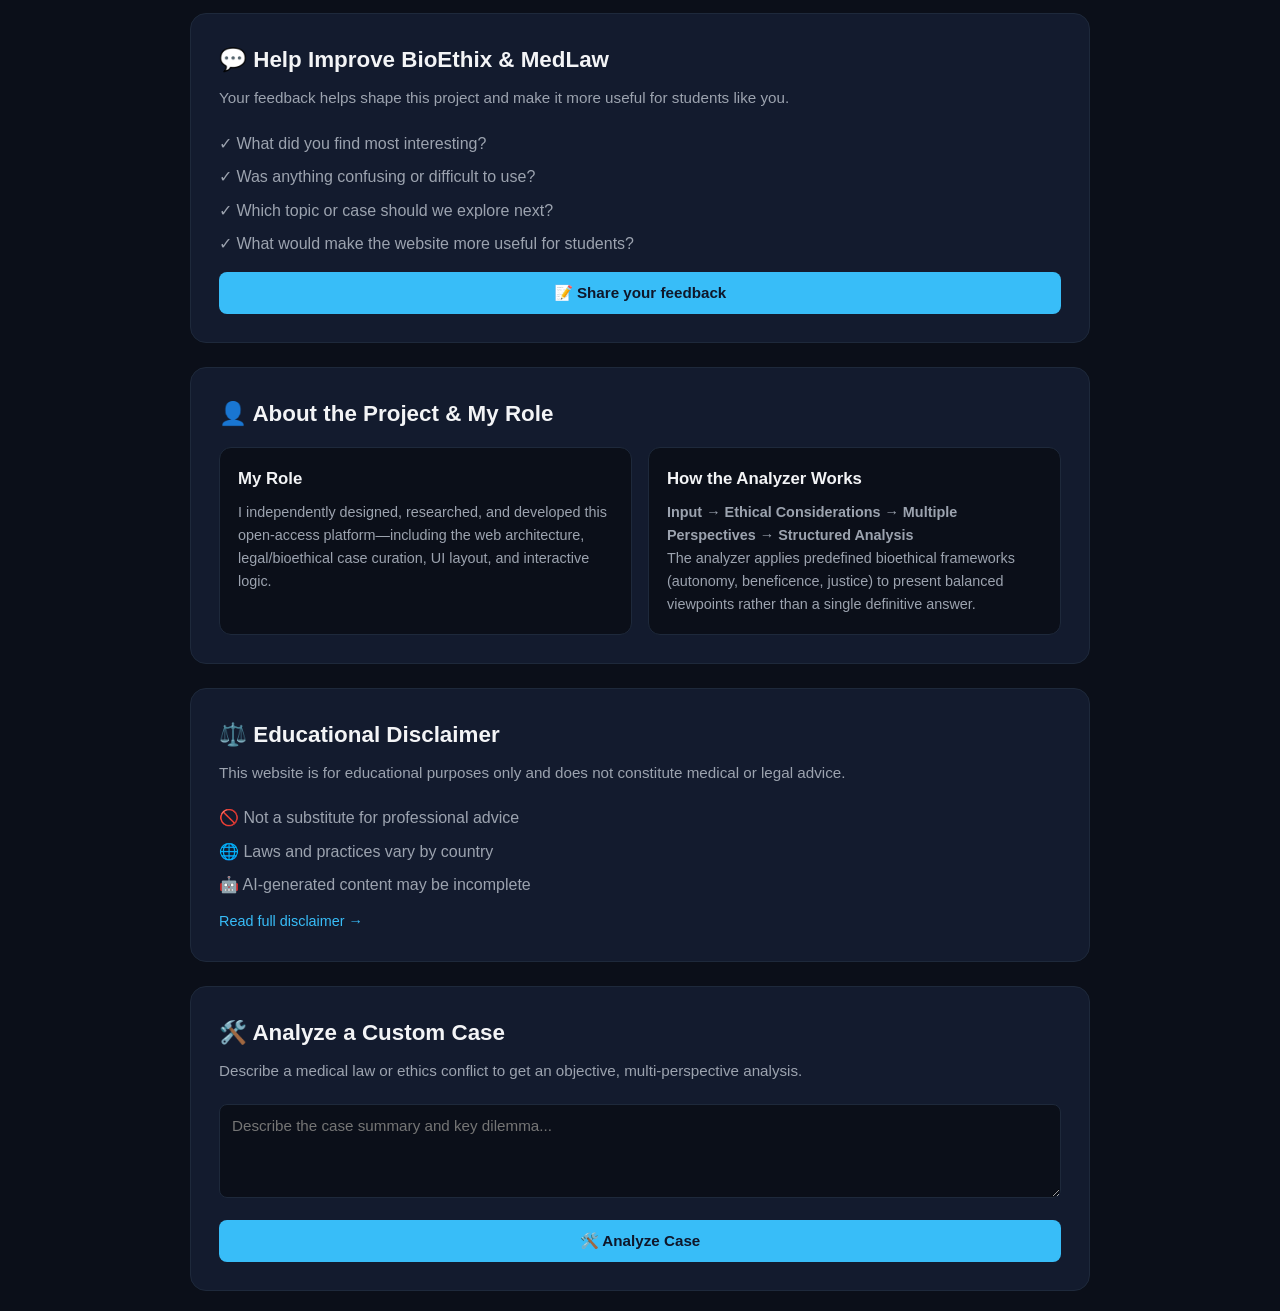
==== commit 8808bbf9: "update this shit" ====
--- a/index.html
+++ b/index.html
@@ -29,7 +29,7 @@
 
   <main class="main-content">
     
-    <!-- Hero Section -->
+    <!-- Hero Section with Graphic Box -->
     <section id="home" class="hero-section">
       <div class="hero-text">
         <h1>Explore, Question.<br><span class="highlight-cyan">Think Ethically.</span></h1>
@@ -40,7 +40,7 @@
         </div>
       </div>
       <div class="hero-card-graphic">
-        <span class="graphic-icon">🧬 ⚖️</span>
+        <span>🧬 ⚖️</span>
       </div>
     </section>
 
@@ -52,7 +52,6 @@
           <input type="text" placeholder="Search cases...">
         </div>
       </div>
-
       <div class="filter-pills">
         <button class="pill active">All</button>
         <button class="pill">Robotics</button>
@@ -85,7 +84,7 @@
         </div>
       </div>
 
-      <div class="center-btn-wrapper">
+      <div style="text-align: center;">
         <button class="btn btn-secondary-dark">☰ View all cases</button>
       </div>
     </section>
@@ -96,7 +95,6 @@
       <p class="section-desc">Share your perspective on this month's ethical dilemma.</p>
       
       <p class="vote-question"><strong>Is AI should be used to make medical decisions?</strong></p>
-
       <div class="vote-options">
         <button class="btn btn-vote-blue">👍 I agree</button>
         <button class="btn btn-vote-purple">👎 I disagree</button>
@@ -110,7 +108,7 @@
         <div class="progress-bar">
           <div class="progress-fill" style="width: 68%;"></div>
         </div>
-        <small class="subtext">Based on 124 votes</small>
+        <small style="color: var(--text-muted);">Based on 124 votes</small>
       </div>
     </section>
 
@@ -128,8 +126,7 @@
 
       <button class="btn btn-full-cyan">📝 Share your feedback</button>
     </section>
-
-    <!-- Project Overview & My Role Section -->
+<!-- Project Overview & My Role Section -->
     <section id="about" class="card-section">
       <h2>👤 About the Project & My Role</h2>
       <div class="role-grid">
@@ -156,7 +153,7 @@
         <li>🤖 AI-generated content may be incomplete</li>
       </ul>
 
-      <a href="#" class="link-blue">Read full disclaimer →</a>
+      <a href="#" class="link-blue" style="display: inline-block; margin-top: 12px;">Read full disclaimer →</a>
     </section>
 
     <!-- Case Analyzer Section -->
@@ -165,12 +162,13 @@
       <p class="section-desc">Describe a medical law or ethics conflict to get an objective, multi-perspective analysis.</p>
 
       <div class="analyzer-input-group">
-        <textarea placeholder="Describe the case summary and key dilemma..."></textarea>
+        <textarea rows="4" placeholder="Describe the case summary and key dilemma..."></textarea>
         <button class="btn btn-full-cyan">🛠️ Analyze Case</button>
       </div>
     </section>
+
   </main>
-  <script src="app.js"></script>
+<script src="app.js"></script>
 </body>
 </html>
 
@@ -182,4 +180,3 @@
 
 
 
-
--- a/style.css
+++ b/style.css
@@ -1,194 +1,282 @@
-/* --- Core Dark Theme Variables --- */
 :root {
-  --bg-main: #0a0e1a;
-  --bg-card: #13192b;
-  --bg-card-hover: #1b243d;
-  --accent-blue: #3b82f6;
-  --accent-purple: #8b5cf6;
-  --accent-glow: rgba(59, 130, 246, 0.15);
+  --bg-dark: #0b0f19;
+  --card-bg: #131b2e;
+  --accent-blue: #38bdf8;
   --text-main: #f3f4f6;
   --text-muted: #9ca3af;
-  --border-color: #232d42;
-  --radius-lg: 16px;
-  --radius-md: 10px;
-  --radius-sm: 6px;
-  --font-family: 'Inter', -apple-system, BlinkMacSystemFont, sans-serif;
+  --border-color: #1e293b;
 }
 
 * {
   box-sizing: border-box;
   margin: 0;
   padding: 0;
+  font-family: -apple-system, BlinkMacSystemFont, "Segoe UI", Roboto, Helvetica, Arial, sans-serif;
 }
 
 body {
-  background-color: var(--bg-main);
-  color: var(--text-main);
-  font-family: var(--font-family);
+  background-color: var(--bg-dark);
+  color: var(--text-main);
   line-height: 1.6;
-  padding: 40px 20px;
-}
-
-/* --- Container Cards --- */
-.container, section {
+  padding: 20px;
+}
+
+.main-content {
   max-width: 900px;
-  margin: 0 auto 24px auto;
-  background-color: var(--bg-card);
-  border: 1px solid var(--border-color);
-  border-radius: var(--radius-lg);
-  padding: 28px 32px;
-  box-shadow: 0 4px 20px rgba(0, 0, 0, 0.3);
-}
-
-.disclaimer-card, .notice-card {
-  border-left: 4px solid var(--accent-blue);
-}
-
-/* --- Navigation & Header --- */
-header, .navbar {
-  max-width: 900px;
-  margin: 0 auto 24px auto;
-  background-color: var(--bg-card);
-  border: 1px solid var(--border-color);
-  border-radius: var(--radius-lg);
-  padding: 18px 32px;
+  margin: 0 auto;
+  display: flex;
+  flex-direction: column;
+  gap: 24px;
+}
+
+/* Header & Navbar */
+.navbar {
   display: flex;
   justify-content: space-between;
   align-items: center;
+  padding: 16px 24px;
+  background-color: var(--card-bg);
+  border-radius: 16px;
+  border: 1px solid var(--border-color);
+  margin-bottom: 24px;
 }
 
 .logo {
-  font-weight: 700;
-  font-size: 1.2rem;
-  color: var(--text-main);
-}
+  display: flex;
+  align-items: center;
+  gap: 12px;
+}
+
+.logo-icon { font-size: 1.5rem; }
+.logo-text strong { display: block; color: #fff; font-size: 1.1rem; }
+.logo-text small { color: var(--text-muted); font-size: 0.8rem; }
 
 .nav-links {
   display: flex;
-  gap: 20px;
+  gap: 16px;
 }
 
 .nav-links a {
   color: var(--text-muted);
   text-decoration: none;
+  font-size: 0.95rem;
+  transition: color 0.2s;
+}
+
+.nav-links a:hover, .nav-links a.active {
+  color: var(--accent-blue);
+}
+
+/* Sections & Cards */
+.hero-section {
+  display: flex;
+  justify-content: space-between;
+  align-items: center;
+  background-color: var(--card-bg);
+  padding: 32px;
+  border-radius: 16px;
+  border: 1px solid var(--border-color);
+}
+
+.hero-text h1 {
+  font-size: 2.2rem;
+  margin-bottom: 12px;
+}
+
+.highlight-cyan { color: var(--accent-blue); }
+.subtitle { color: var(--text-muted); font-size: 1.05rem; margin-bottom: 20px; }
+
+.hero-card-graphic {
+  background: #1e293b;
+  padding: 40px;
+  border-radius: 16px;
+  font-size: 2.5rem;
+  display: flex;
+  align-items: center;
+  justify-content: center;
+}
+.card-section {
+  background-color: var(--card-bg);
+  padding: 28px;
+  border-radius: 16px;
+  border: 1px solid var(--border-color);
+}
+
+.card-section h2 {
+  font-size: 1.4rem;
+  margin-bottom: 8px;
+}
+
+.section-desc {
+  color: var(--text-muted);
+  font-size: 0.95rem;
+  margin-bottom: 20px;
+}
+
+/* Buttons & Inputs (Fixes White Backgrounds) */
+.btn {
+  border: none;
+  border-radius: 8px;
+  padding: 10px 18px;
+  font-weight: 600;
+  cursor: pointer;
+  text-decoration: none;
+  display: inline-block;
+  font-size: 0.95rem;
+  text-align: center;
+}
+
+.btn-primary-cyan, .btn-full-cyan {
+  background-color: #38bdf8;
+  color: #0f172a;
+}
+
+.btn-full-cyan {
+  width: 100%;
+  margin-top: 15px;
+  padding: 12px;
+}
+
+.btn-outline {
+  border: 1px solid var(--border-color);
+  background: transparent;
+  color: var(--text-main);
+}
+
+.btn-secondary-dark {
+  background-color: #1e293b;
+  color: var(--text-main);
+  margin-top: 15px;
+}
+
+/* Forms & Textarea Styling */
+textarea, input[type="text"] {
+  width: 100%;
+  background-color: #0b0f19;
+  border: 1px solid var(--border-color);
+  color: var(--text-main);
+  padding: 12px;
+  border-radius: 8px;
+  font-size: 0.95rem;
+  outline: none;
+}
+
+textarea:focus, input[type="text"]:focus {
+  border-color: var(--accent-blue);
+}
+
+/* Badges & Pills */
+.filter-pills {
+  display: flex;
+  gap: 8px;
+  margin-bottom: 20px;
+}
+
+.pill {
+  background: #1e293b;
+  color: var(--text-muted);
+  border: none;
+  padding: 6px 14px;
+  border-radius: 20px;
+  cursor: pointer;
+}
+
+.pill.active {
+  background: var(--accent-blue);
+  color: #0f172a;
+}
+
+.badge {
+  padding: 4px 10px;
+  border-radius: 12px;
+  font-size: 0.8rem;
+  font-weight: 600;
+  display: inline-block;
+  margin-bottom: 8px;
+}
+
+.badge-purple { background: rgba(168, 85, 247, 0.2); color: #c084fc; }
+.badge-magenta { background: rgba(236, 72, 153, 0.2); color: #f472b6; }
+.badge-green { background: rgba(34, 197, 94, 0.2); color: #4ade80; }
+
+/* Cases List & Links */
+.cases-list {
+  display: flex;
+  flex-direction: column;
+  gap: 16px;
+}
+
+.case-card {
+  background: #0b0f19;
+  padding: 18px;
+  border-radius: 12px;
+  border: 1px solid var(--border-color);
+}
+
+.case-card h3 { font-size: 1.1rem; margin-bottom: 6px; }
+.case-card p { color: var(--text-muted); font-size: 0.9rem; margin-bottom: 12px; }
+
+.link-blue {
+  color: var(--accent-blue);
+  text-decoration: none;
+  font-size: 0.9rem;
   font-weight: 500;
-  transition: color 0.2s;
-}
-
-.nav-links a:hover {
-  color: var(--accent-blue);
-}
-
-/* --- Typography --- */
-h1, h2, h3 {
-  color: var(--text-main);
-  margin-bottom: 12px;
-  font-weight: 700;
-}
-
-p, li {
-  color: var(--text-muted);
-  font-size: 0.98rem;
-  margin-bottom: 10px;
-}
-
-ul {
-  padding-left: 20px;
-}
-/* --- Core Dark Theme Variables --- */
-:root {
-  --bg-main: #0a0e1a;
-  --bg-card: #13192b;
-  --bg-card-hover: #1b243d;
-  --accent-blue: #3b82f6;
-  --accent-purple: #8b5cf6;
-  --accent-glow: rgba(59, 130, 246, 0.15);
-  --text-main: #f3f4f6;
-  --text-muted: #9ca3af;
-  --border-color: #232d42;
-  --radius-lg: 16px;
-  --radius-md: 10px;
-  --radius-sm: 6px;
-  --font-family: 'Inter', -apple-system, BlinkMacSystemFont, sans-serif;
-}
-
-* {
-  box-sizing: border-box;
-  margin: 0;
-  padding: 0;
-}
-
-body {
-  background-color: var(--bg-main);
-  color: var(--text-main);
-  font-family: var(--font-family);
-  line-height: 1.6;
-  padding: 40px 20px;
-}
-
-/* --- Container Cards --- */
-.container, section {
-  max-width: 900px;
-  margin: 0 auto 24px auto;
-  background-color: var(--bg-card);
-  border: 1px solid var(--border-color);
-  border-radius: var(--radius-lg);
-  padding: 28px 32px;
-  box-shadow: 0 4px 20px rgba(0, 0, 0, 0.3);
-}
-
-.disclaimer-card, .notice-card {
-  border-left: 4px solid var(--accent-blue);
-}
-
-/* --- Navigation & Header --- */
-header, .navbar {
-  max-width: 900px;
-  margin: 0 auto 24px auto;
-  background-color: var(--bg-card);
-  border: 1px solid var(--border-color);
-  border-radius: var(--radius-lg);
-  padding: 18px 32px;
+}
+
+/* Community Vote */
+.vote-options {
+  display: flex;
+  gap: 12px;
+  margin: 16px 0;
+}
+
+.btn-vote-blue { background: #2563eb; color: white; flex: 1; }
+.btn-vote-purple { background: #4c1d95; color: white; flex: 1; }
+
+.progress-bar {
+  background: #1e293b;
+  height: 8px;
+  border-radius: 4px;
+  overflow: hidden;
+  margin: 8px 0;
+}
+
+.progress-fill {
+  background: var(--accent-blue);
+  height: 100%;
+}
+
+.percent-labels {
   display: flex;
   justify-content: space-between;
-  align-items: center;
-}
-
-.logo {
-  font-weight: 700;
-  font-size: 1.2rem;
-  color: var(--text-main);
-}
-
-.nav-links {
-  display: flex;
-  gap: 20px;
-}
-
-.nav-links a {
-  color: var(--text-muted);
-  text-decoration: none;
-  font-weight: 500;
-  transition: color 0.2s;
-}
-
-.nav-links a:hover {
-  color: var(--accent-blue);
-}
-
-/* --- Typography --- */
-h1, h2, h3 {
-  color: var(--text-main);
-  margin-bottom: 12px;
-  font-weight: 700;
-}
-
-p, li {
-  color: var(--text-muted);
-  font-size: 0.98rem;
-  margin-bottom: 10px;
-}
-
-ul {
-  padding-left: 20px;
-}+  font-weight: bold;
+  font-size: 0.9rem;
+}
+
+/* Grid for Role Section */
+.role-grid {
+  display: grid;
+  grid-template-columns: repeat(auto-fit, minmax(280px, 1fr));
+  gap: 16px;
+  margin-top: 15px;
+}
+
+.inner-card {
+  background: #0b0f19;
+  padding: 18px;
+  border-radius: 12px;
+  border: 1px solid var(--border-color);
+}
+
+.inner-card h3 { margin-bottom: 8px; font-size: 1.05rem; }
+.inner-card p { color: var(--text-muted); font-size: 0.9rem; }
+
+/* Lists */
+.check-list, .disclaimer-list {
+  list-style: none;
+  display: flex;
+  flex-direction: column;
+  gap: 8px;
+  color: var(--text-muted);
+}
+
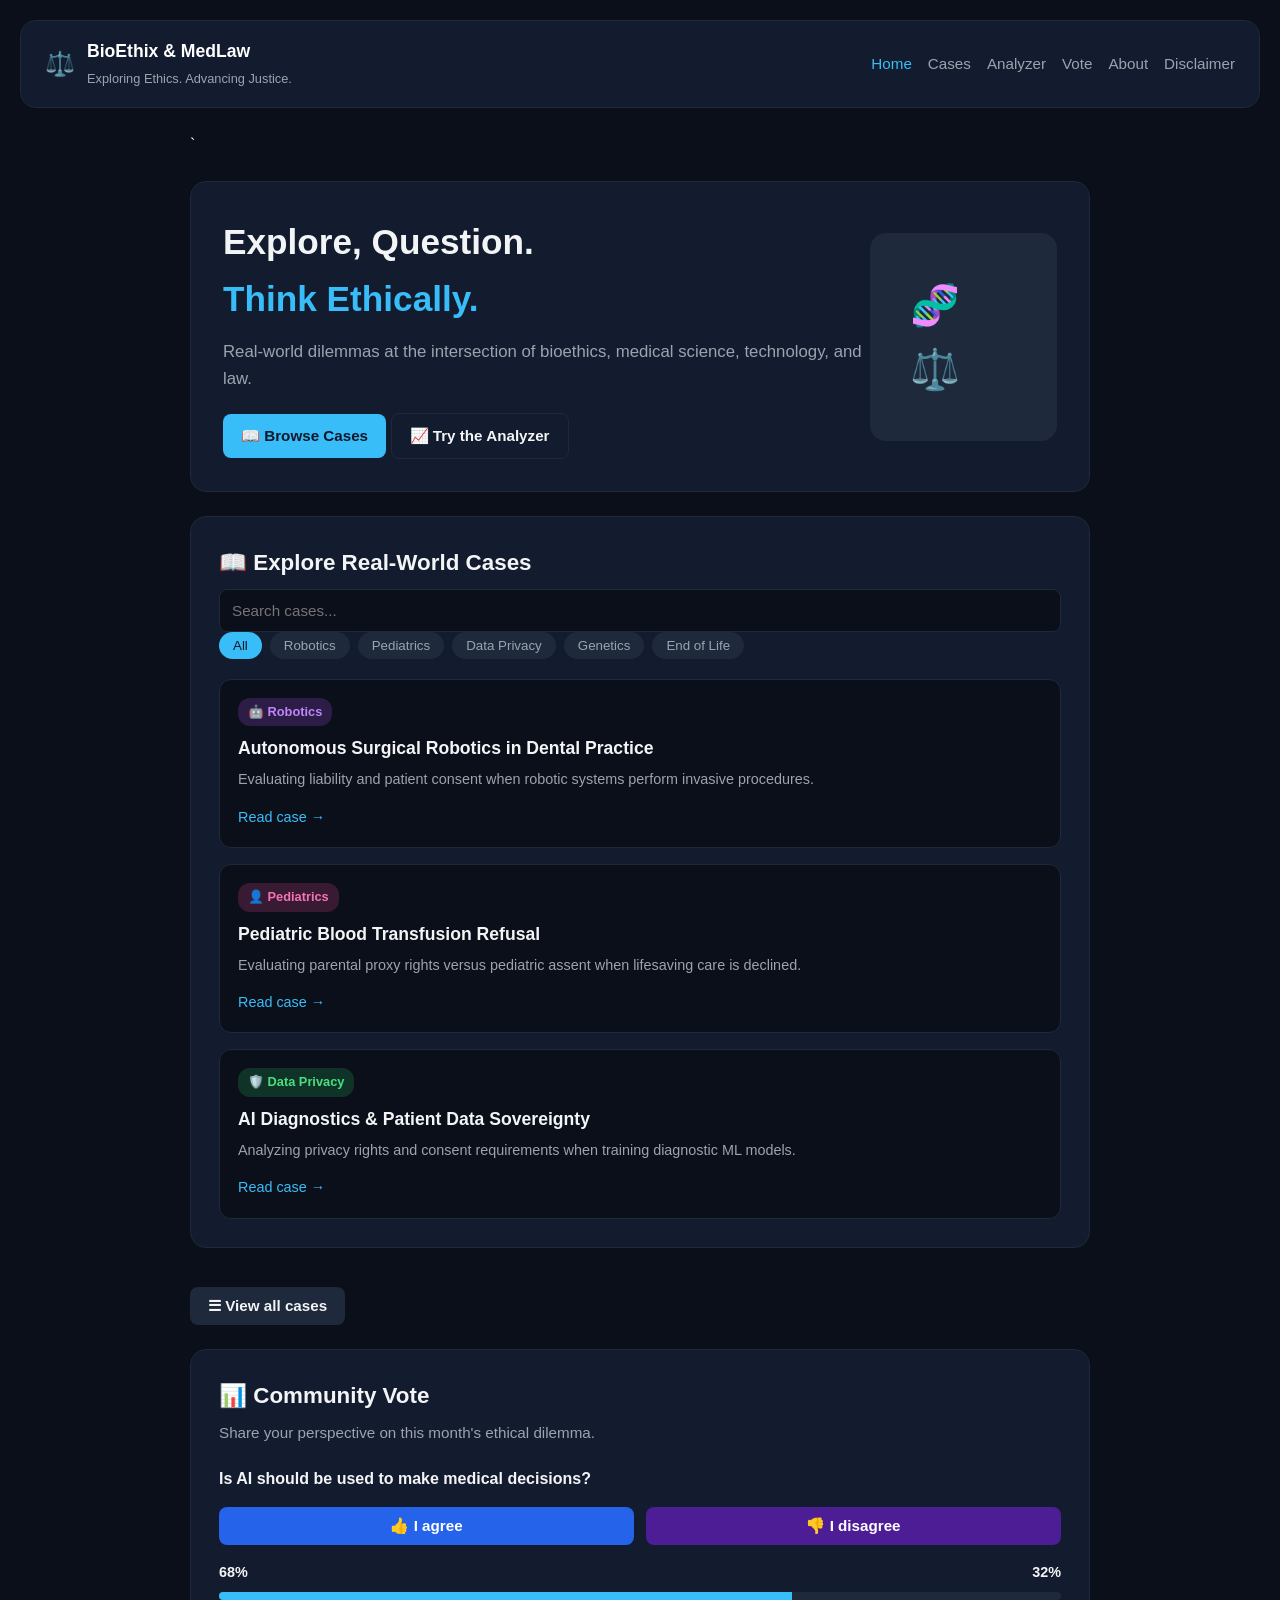
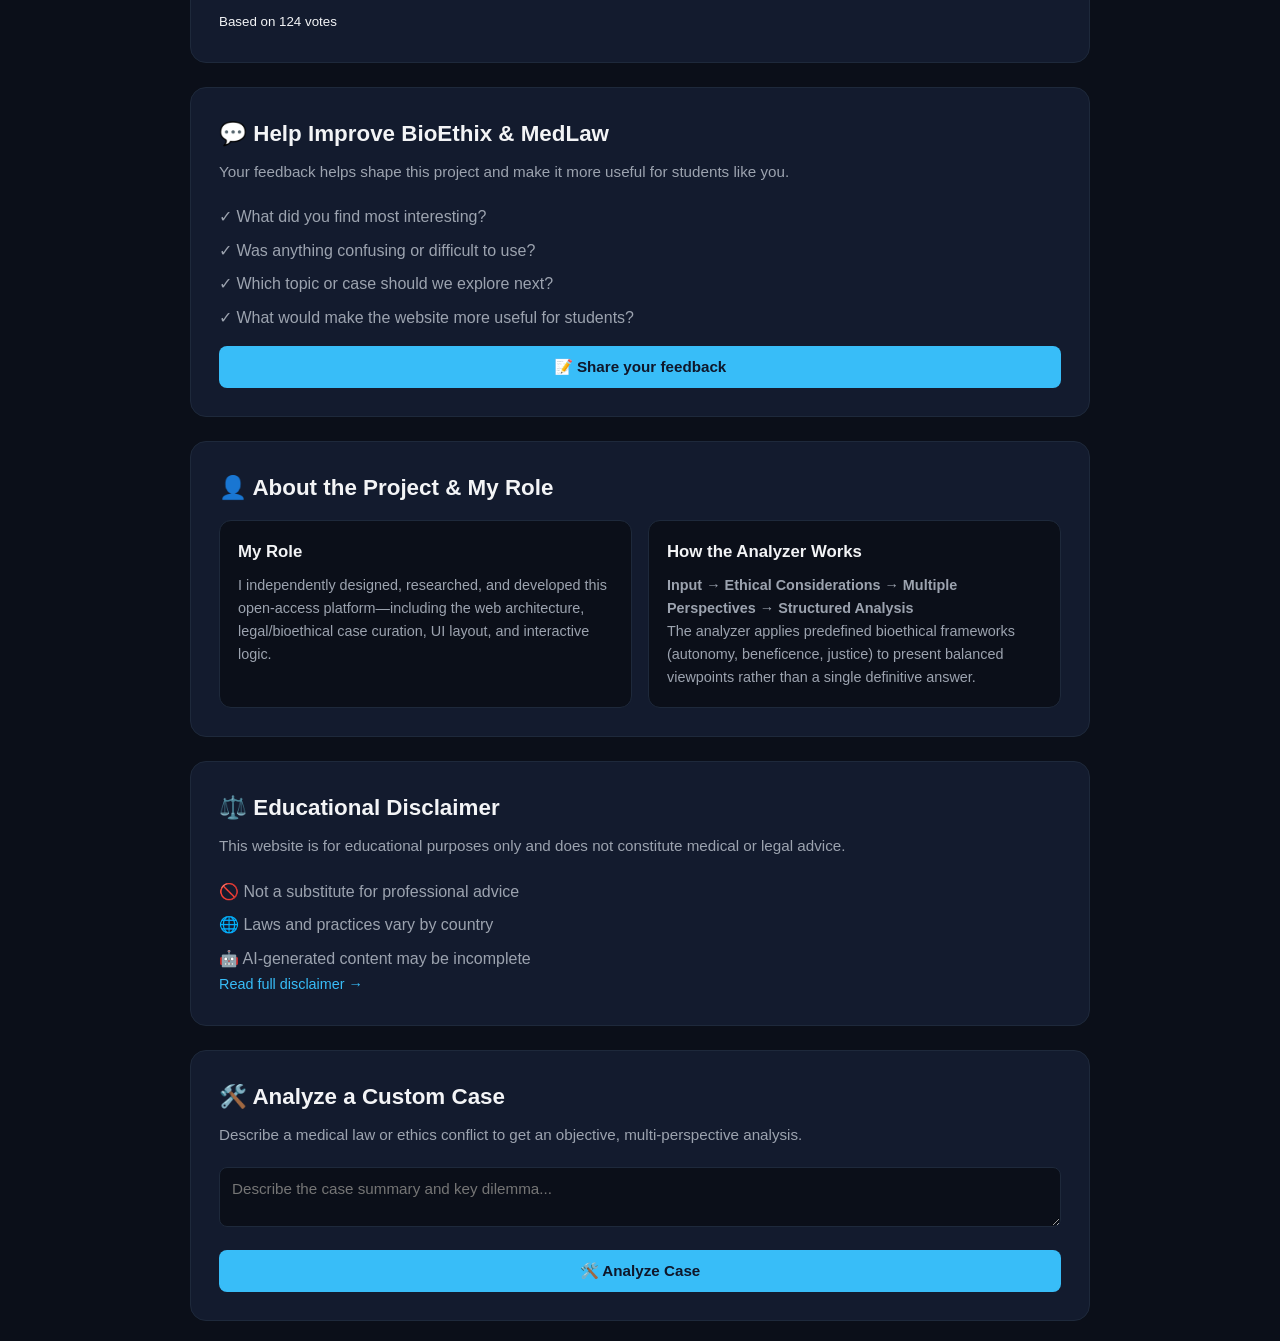
==== commit 1bd1ef29: "Merge branch 'main' into index.css" ====
--- a/index.html
+++ b/index.html
@@ -29,7 +29,7 @@
 
   <main class="main-content">
     
-    <!-- Hero Section with Graphic Box -->
+  `    <!-- Hero Section -->
     <section id="home" class="hero-section">
       <div class="hero-text">
         <h1>Explore, Question.<br><span class="highlight-cyan">Think Ethically.</span></h1>
@@ -40,7 +40,7 @@
         </div>
       </div>
       <div class="hero-card-graphic">
-        <span>🧬 ⚖️</span>
+        <span class="graphic-icon">🧬 ⚖️</span>
       </div>
     </section>
 
@@ -52,6 +52,7 @@
           <input type="text" placeholder="Search cases...">
         </div>
       </div>
+
       <div class="filter-pills">
         <button class="pill active">All</button>
         <button class="pill">Robotics</button>
@@ -83,8 +84,9 @@
           <a href="#" class="link-blue">Read case →</a>
         </div>
       </div>
+    </section>
 
-      <div style="text-align: center;">
+      <div class="center-btn-wrapper">
         <button class="btn btn-secondary-dark">☰ View all cases</button>
       </div>
     </section>
@@ -95,6 +97,7 @@
       <p class="section-desc">Share your perspective on this month's ethical dilemma.</p>
       
       <p class="vote-question"><strong>Is AI should be used to make medical decisions?</strong></p>
+
       <div class="vote-options">
         <button class="btn btn-vote-blue">👍 I agree</button>
         <button class="btn btn-vote-purple">👎 I disagree</button>
@@ -108,7 +111,7 @@
         <div class="progress-bar">
           <div class="progress-fill" style="width: 68%;"></div>
         </div>
-        <small style="color: var(--text-muted);">Based on 124 votes</small>
+        <small class="subtext">Based on 124 votes</small>
       </div>
     </section>
 
@@ -126,7 +129,8 @@
 
       <button class="btn btn-full-cyan">📝 Share your feedback</button>
     </section>
-<!-- Project Overview & My Role Section -->
+
+    <!-- Project Overview & My Role Section -->
     <section id="about" class="card-section">
       <h2>👤 About the Project & My Role</h2>
       <div class="role-grid">
@@ -153,7 +157,7 @@
         <li>🤖 AI-generated content may be incomplete</li>
       </ul>
 
-      <a href="#" class="link-blue" style="display: inline-block; margin-top: 12px;">Read full disclaimer →</a>
+      <a href="#" class="link-blue">Read full disclaimer →</a>
     </section>
 
     <!-- Case Analyzer Section -->
@@ -162,13 +166,12 @@
       <p class="section-desc">Describe a medical law or ethics conflict to get an objective, multi-perspective analysis.</p>
 
       <div class="analyzer-input-group">
-        <textarea rows="4" placeholder="Describe the case summary and key dilemma..."></textarea>
+        <textarea placeholder="Describe the case summary and key dilemma..."></textarea>
         <button class="btn btn-full-cyan">🛠️ Analyze Case</button>
       </div>
     </section>
-
   </main>
-<script src="app.js"></script>
+  <script src="app.js"></script>
 </body>
 </html>
 
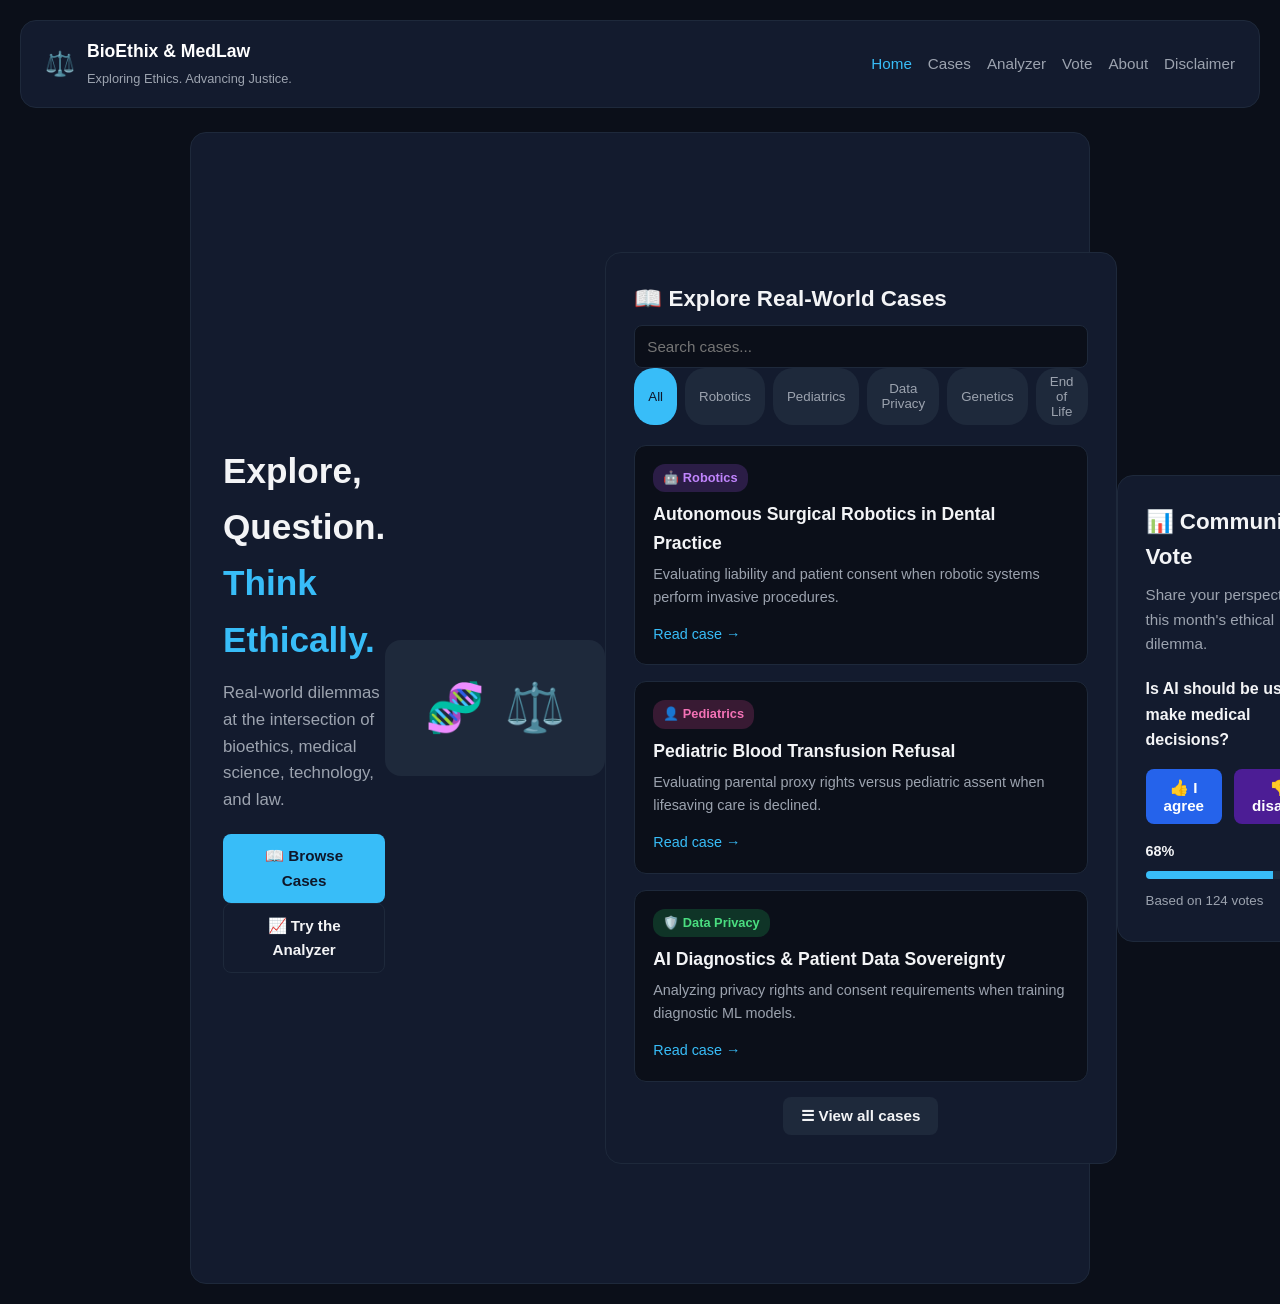
==== commit 896eff34: "fix graohic styling" ====
--- a/index.html
+++ b/index.html
@@ -29,7 +29,7 @@
 
   <main class="main-content">
     
-  `    <!-- Hero Section -->
+    <!-- Hero Section with Graphic Box -->
     <section id="home" class="hero-section">
       <div class="hero-text">
         <h1>Explore, Question.<br><span class="highlight-cyan">Think Ethically.</span></h1>
@@ -40,9 +40,9 @@
         </div>
       </div>
       <div class="hero-card-graphic">
-        <span class="graphic-icon">🧬 ⚖️</span>
-      </div>
-    </section>
+  <span>🧬</span>
+  <span>⚖️</span>
+</div>
 
     <!-- Cases Section -->
     <section id="cases" class="card-section">
@@ -52,7 +52,6 @@
           <input type="text" placeholder="Search cases...">
         </div>
       </div>
-
       <div class="filter-pills">
         <button class="pill active">All</button>
         <button class="pill">Robotics</button>
@@ -84,9 +83,8 @@
           <a href="#" class="link-blue">Read case →</a>
         </div>
       </div>
-    </section>
 
-      <div class="center-btn-wrapper">
+      <div style="text-align: center;">
         <button class="btn btn-secondary-dark">☰ View all cases</button>
       </div>
     </section>
@@ -97,7 +95,6 @@
       <p class="section-desc">Share your perspective on this month's ethical dilemma.</p>
       
       <p class="vote-question"><strong>Is AI should be used to make medical decisions?</strong></p>
-
       <div class="vote-options">
         <button class="btn btn-vote-blue">👍 I agree</button>
         <button class="btn btn-vote-purple">👎 I disagree</button>
@@ -111,7 +108,7 @@
         <div class="progress-bar">
           <div class="progress-fill" style="width: 68%;"></div>
         </div>
-        <small class="subtext">Based on 124 votes</small>
+        <small style="color: var(--text-muted);">Based on 124 votes</small>
       </div>
     </section>
 
@@ -129,8 +126,7 @@
 
       <button class="btn btn-full-cyan">📝 Share your feedback</button>
     </section>
-
-    <!-- Project Overview & My Role Section -->
+<!-- Project Overview & My Role Section -->
     <section id="about" class="card-section">
       <h2>👤 About the Project & My Role</h2>
       <div class="role-grid">
@@ -157,7 +153,7 @@
         <li>🤖 AI-generated content may be incomplete</li>
       </ul>
 
-      <a href="#" class="link-blue">Read full disclaimer →</a>
+      <a href="#" class="link-blue" style="display: inline-block; margin-top: 12px;">Read full disclaimer →</a>
     </section>
 
     <!-- Case Analyzer Section -->
@@ -166,12 +162,13 @@
       <p class="section-desc">Describe a medical law or ethics conflict to get an objective, multi-perspective analysis.</p>
 
       <div class="analyzer-input-group">
-        <textarea placeholder="Describe the case summary and key dilemma..."></textarea>
+        <textarea rows="4" placeholder="Describe the case summary and key dilemma..."></textarea>
         <button class="btn btn-full-cyan">🛠️ Analyze Case</button>
       </div>
     </section>
+
   </main>
-  <script src="app.js"></script>
+<script src="app.js"></script>
 </body>
 </html>
 
--- a/style.css
+++ b/style.css
@@ -88,12 +88,20 @@
 
 .hero-card-graphic {
   background: #1e293b;
-  padding: 40px;
-  border-radius: 16px;
-  font-size: 2.5rem;
-  display: flex;
+  padding: 30px 40px;
+  border-radius: 16px;
+  display: flex;
+  flex-direction: row;
   align-items: center;
   justify-content: center;
+  gap: 20px;
+  font-size: 3rem;
+  color: #38bdf8;
+}
+
+.hero-card-graphic span {
+  display: inline-flex;
+  align-items: center;
 }
 .card-section {
   background-color: var(--card-bg);
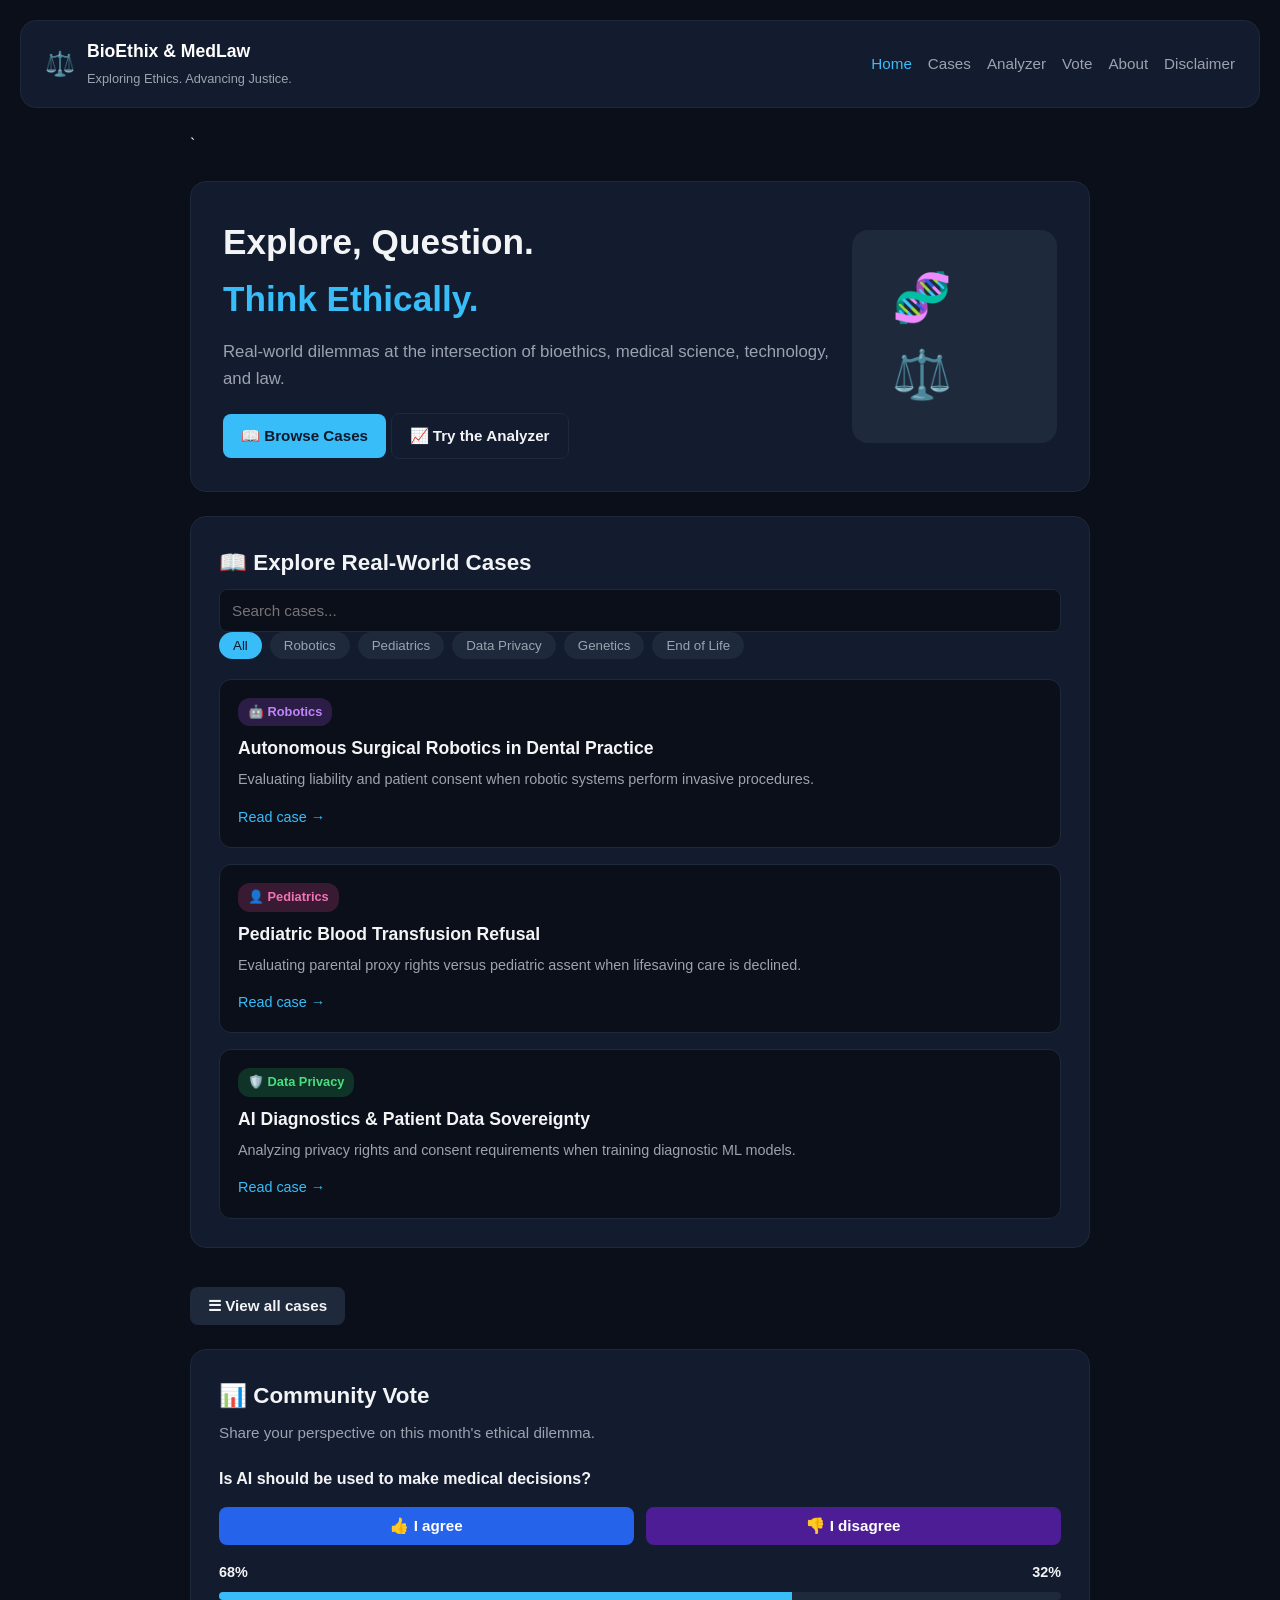
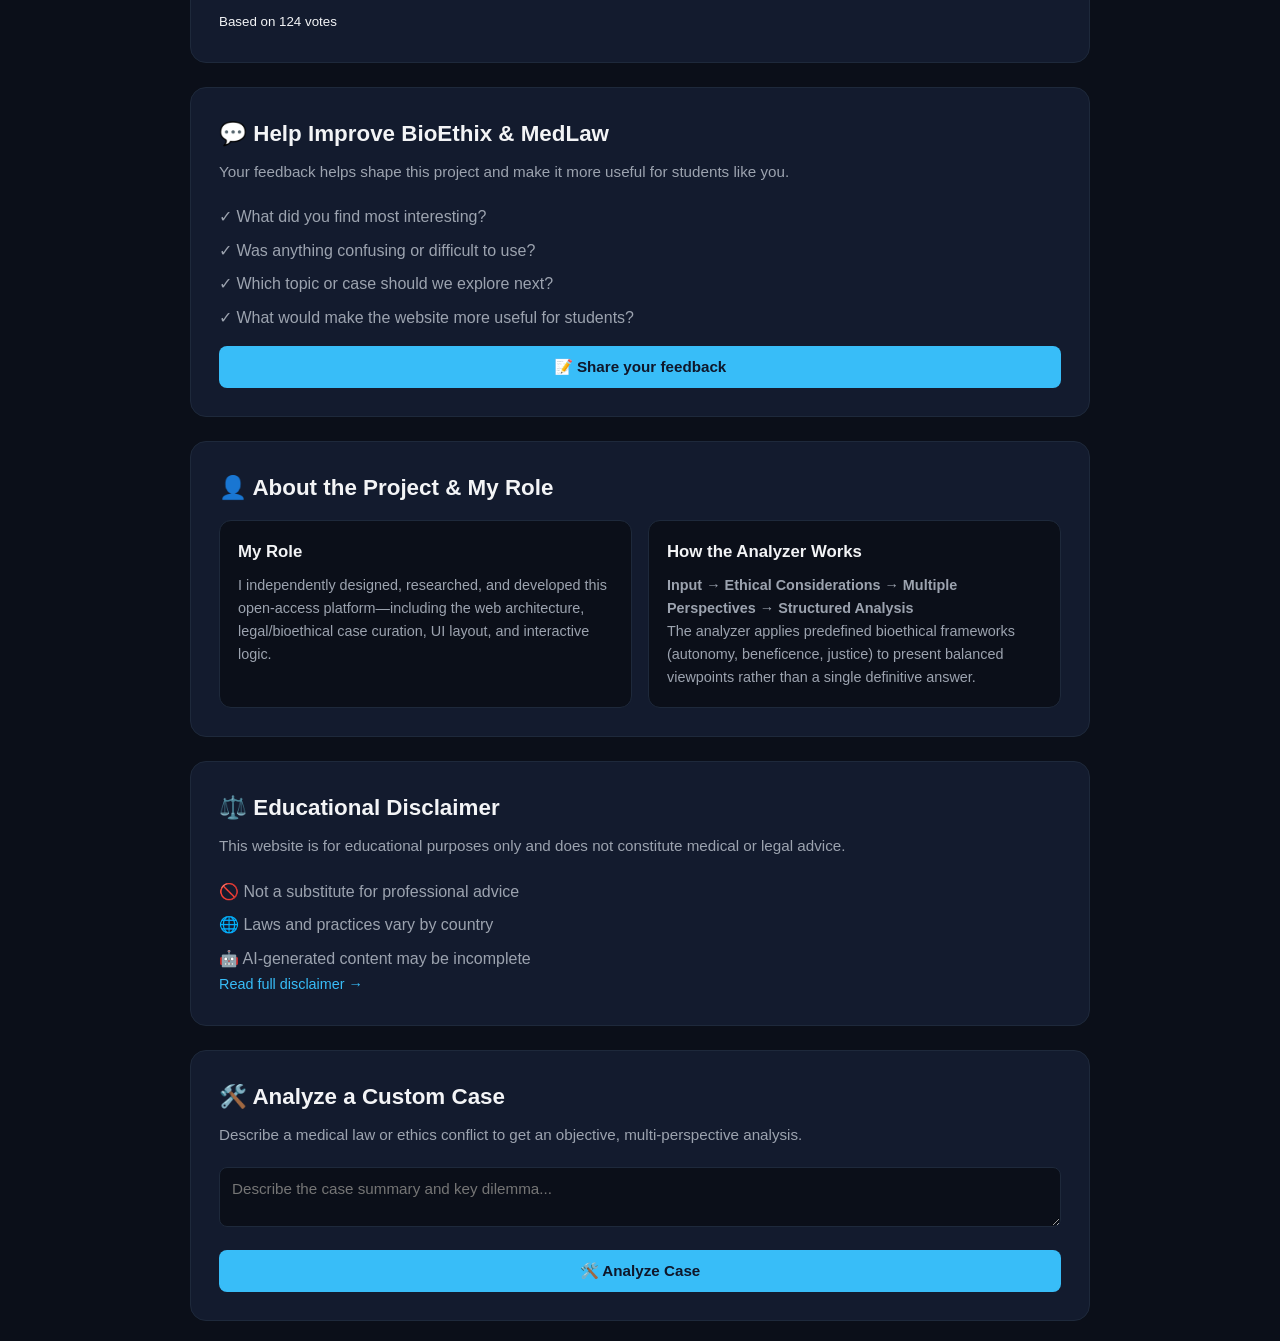
==== commit 3f8b535a: "Merge branch 'main' into fix-index.css" ====
--- a/index.html
+++ b/index.html
@@ -29,7 +29,7 @@
 
   <main class="main-content">
     
-    <!-- Hero Section with Graphic Box -->
+  `    <!-- Hero Section -->
     <section id="home" class="hero-section">
       <div class="hero-text">
         <h1>Explore, Question.<br><span class="highlight-cyan">Think Ethically.</span></h1>
@@ -40,9 +40,9 @@
         </div>
       </div>
       <div class="hero-card-graphic">
-  <span>🧬</span>
-  <span>⚖️</span>
-</div>
+        <span class="graphic-icon">🧬 ⚖️</span>
+      </div>
+    </section>
 
     <!-- Cases Section -->
     <section id="cases" class="card-section">
@@ -52,6 +52,7 @@
           <input type="text" placeholder="Search cases...">
         </div>
       </div>
+
       <div class="filter-pills">
         <button class="pill active">All</button>
         <button class="pill">Robotics</button>
@@ -83,8 +84,9 @@
           <a href="#" class="link-blue">Read case →</a>
         </div>
       </div>
+    </section>
 
-      <div style="text-align: center;">
+      <div class="center-btn-wrapper">
         <button class="btn btn-secondary-dark">☰ View all cases</button>
       </div>
     </section>
@@ -95,6 +97,7 @@
       <p class="section-desc">Share your perspective on this month's ethical dilemma.</p>
       
       <p class="vote-question"><strong>Is AI should be used to make medical decisions?</strong></p>
+
       <div class="vote-options">
         <button class="btn btn-vote-blue">👍 I agree</button>
         <button class="btn btn-vote-purple">👎 I disagree</button>
@@ -108,7 +111,7 @@
         <div class="progress-bar">
           <div class="progress-fill" style="width: 68%;"></div>
         </div>
-        <small style="color: var(--text-muted);">Based on 124 votes</small>
+        <small class="subtext">Based on 124 votes</small>
       </div>
     </section>
 
@@ -126,7 +129,8 @@
 
       <button class="btn btn-full-cyan">📝 Share your feedback</button>
     </section>
-<!-- Project Overview & My Role Section -->
+
+    <!-- Project Overview & My Role Section -->
     <section id="about" class="card-section">
       <h2>👤 About the Project & My Role</h2>
       <div class="role-grid">
@@ -153,7 +157,7 @@
         <li>🤖 AI-generated content may be incomplete</li>
       </ul>
 
-      <a href="#" class="link-blue" style="display: inline-block; margin-top: 12px;">Read full disclaimer →</a>
+      <a href="#" class="link-blue">Read full disclaimer →</a>
     </section>
 
     <!-- Case Analyzer Section -->
@@ -162,13 +166,12 @@
       <p class="section-desc">Describe a medical law or ethics conflict to get an objective, multi-perspective analysis.</p>
 
       <div class="analyzer-input-group">
-        <textarea rows="4" placeholder="Describe the case summary and key dilemma..."></textarea>
+        <textarea placeholder="Describe the case summary and key dilemma..."></textarea>
         <button class="btn btn-full-cyan">🛠️ Analyze Case</button>
       </div>
     </section>
-
   </main>
-<script src="app.js"></script>
+  <script src="app.js"></script>
 </body>
 </html>
 
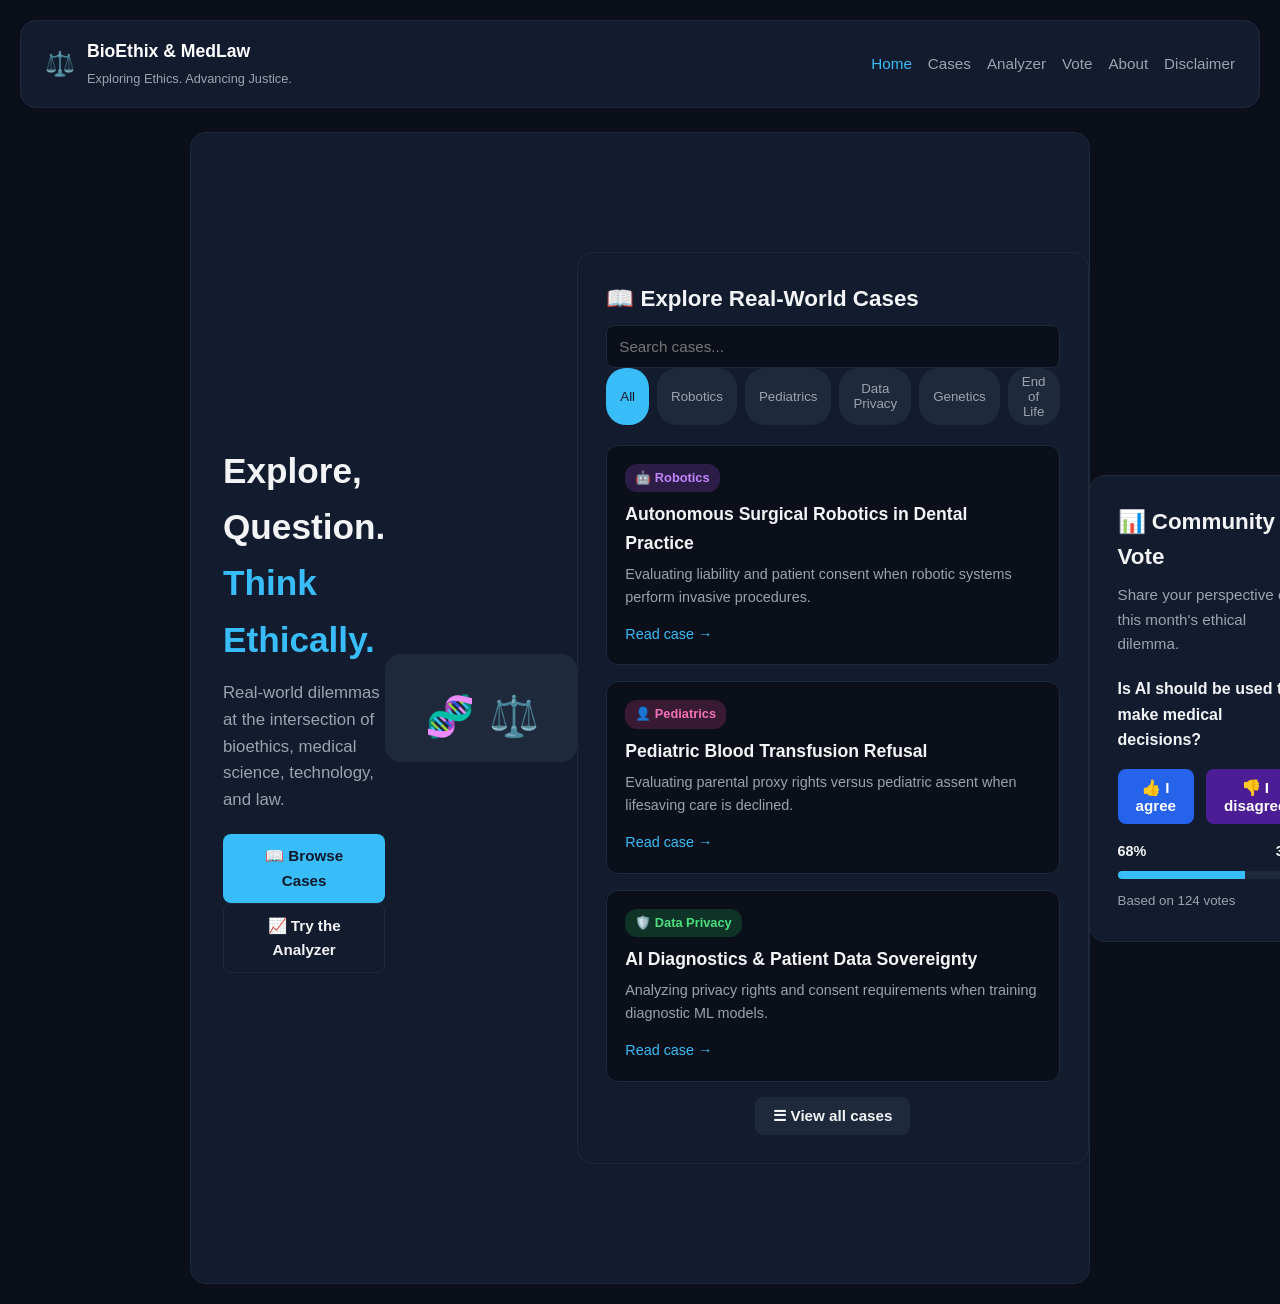
==== commit b76f37c9: "EMOJIS" ====
--- a/index.html
+++ b/index.html
@@ -29,7 +29,7 @@
 
   <main class="main-content">
     
-  `    <!-- Hero Section -->
+    <!-- Hero Section with Graphic Box -->
     <section id="home" class="hero-section">
       <div class="hero-text">
         <h1>Explore, Question.<br><span class="highlight-cyan">Think Ethically.</span></h1>
@@ -39,10 +39,7 @@
           <a href="#analyzer" class="btn btn-outline">📈 Try the Analyzer</a>
         </div>
       </div>
-      <div class="hero-card-graphic">
-        <span class="graphic-icon">🧬 ⚖️</span>
-      </div>
-    </section>
+      <div class="hero-card-graphic"><span>🧬</span><span>⚖️</span></div>
 
     <!-- Cases Section -->
     <section id="cases" class="card-section">
@@ -52,7 +49,6 @@
           <input type="text" placeholder="Search cases...">
         </div>
       </div>
-
       <div class="filter-pills">
         <button class="pill active">All</button>
         <button class="pill">Robotics</button>
@@ -84,9 +80,8 @@
           <a href="#" class="link-blue">Read case →</a>
         </div>
       </div>
-    </section>
 
-      <div class="center-btn-wrapper">
+      <div style="text-align: center;">
         <button class="btn btn-secondary-dark">☰ View all cases</button>
       </div>
     </section>
@@ -97,7 +92,6 @@
       <p class="section-desc">Share your perspective on this month's ethical dilemma.</p>
       
       <p class="vote-question"><strong>Is AI should be used to make medical decisions?</strong></p>
-
       <div class="vote-options">
         <button class="btn btn-vote-blue">👍 I agree</button>
         <button class="btn btn-vote-purple">👎 I disagree</button>
@@ -111,7 +105,7 @@
         <div class="progress-bar">
           <div class="progress-fill" style="width: 68%;"></div>
         </div>
-        <small class="subtext">Based on 124 votes</small>
+        <small style="color: var(--text-muted);">Based on 124 votes</small>
       </div>
     </section>
 
@@ -129,8 +123,7 @@
 
       <button class="btn btn-full-cyan">📝 Share your feedback</button>
     </section>
-
-    <!-- Project Overview & My Role Section -->
+<!-- Project Overview & My Role Section -->
     <section id="about" class="card-section">
       <h2>👤 About the Project & My Role</h2>
       <div class="role-grid">
@@ -157,7 +150,7 @@
         <li>🤖 AI-generated content may be incomplete</li>
       </ul>
 
-      <a href="#" class="link-blue">Read full disclaimer →</a>
+      <a href="#" class="link-blue" style="display: inline-block; margin-top: 12px;">Read full disclaimer →</a>
     </section>
 
     <!-- Case Analyzer Section -->
@@ -166,12 +159,13 @@
       <p class="section-desc">Describe a medical law or ethics conflict to get an objective, multi-perspective analysis.</p>
 
       <div class="analyzer-input-group">
-        <textarea placeholder="Describe the case summary and key dilemma..."></textarea>
+        <textarea rows="4" placeholder="Describe the case summary and key dilemma..."></textarea>
         <button class="btn btn-full-cyan">🛠️ Analyze Case</button>
       </div>
     </section>
+
   </main>
-  <script src="app.js"></script>
+<script src="app.js"></script>
 </body>
 </html>
 
--- a/style.css
+++ b/style.css
@@ -90,18 +90,20 @@
   background: #1e293b;
   padding: 30px 40px;
   border-radius: 16px;
-  display: flex;
-  flex-direction: row;
-  align-items: center;
-  justify-content: center;
-  gap: 20px;
-  font-size: 3rem;
-  color: #38bdf8;
-}
-
-.hero-card-graphic span {
-  display: inline-flex;
-  align-items: center;
+  display: flex !important;
+  flex-direction: row !important; /* Forces side-by-side layout */
+  align-items: center !important;
+  justify-content: center !important;
+  gap: 16px !important;
+}
+
+.hero-card-graphic span, 
+.hero-card-graphic svg, 
+.hero-card-graphic img {
+  display: inline-block !important;
+  font-size: 2.5rem;
+  width: 48px;
+  height: 48px;
 }
 .card-section {
   background-color: var(--card-bg);
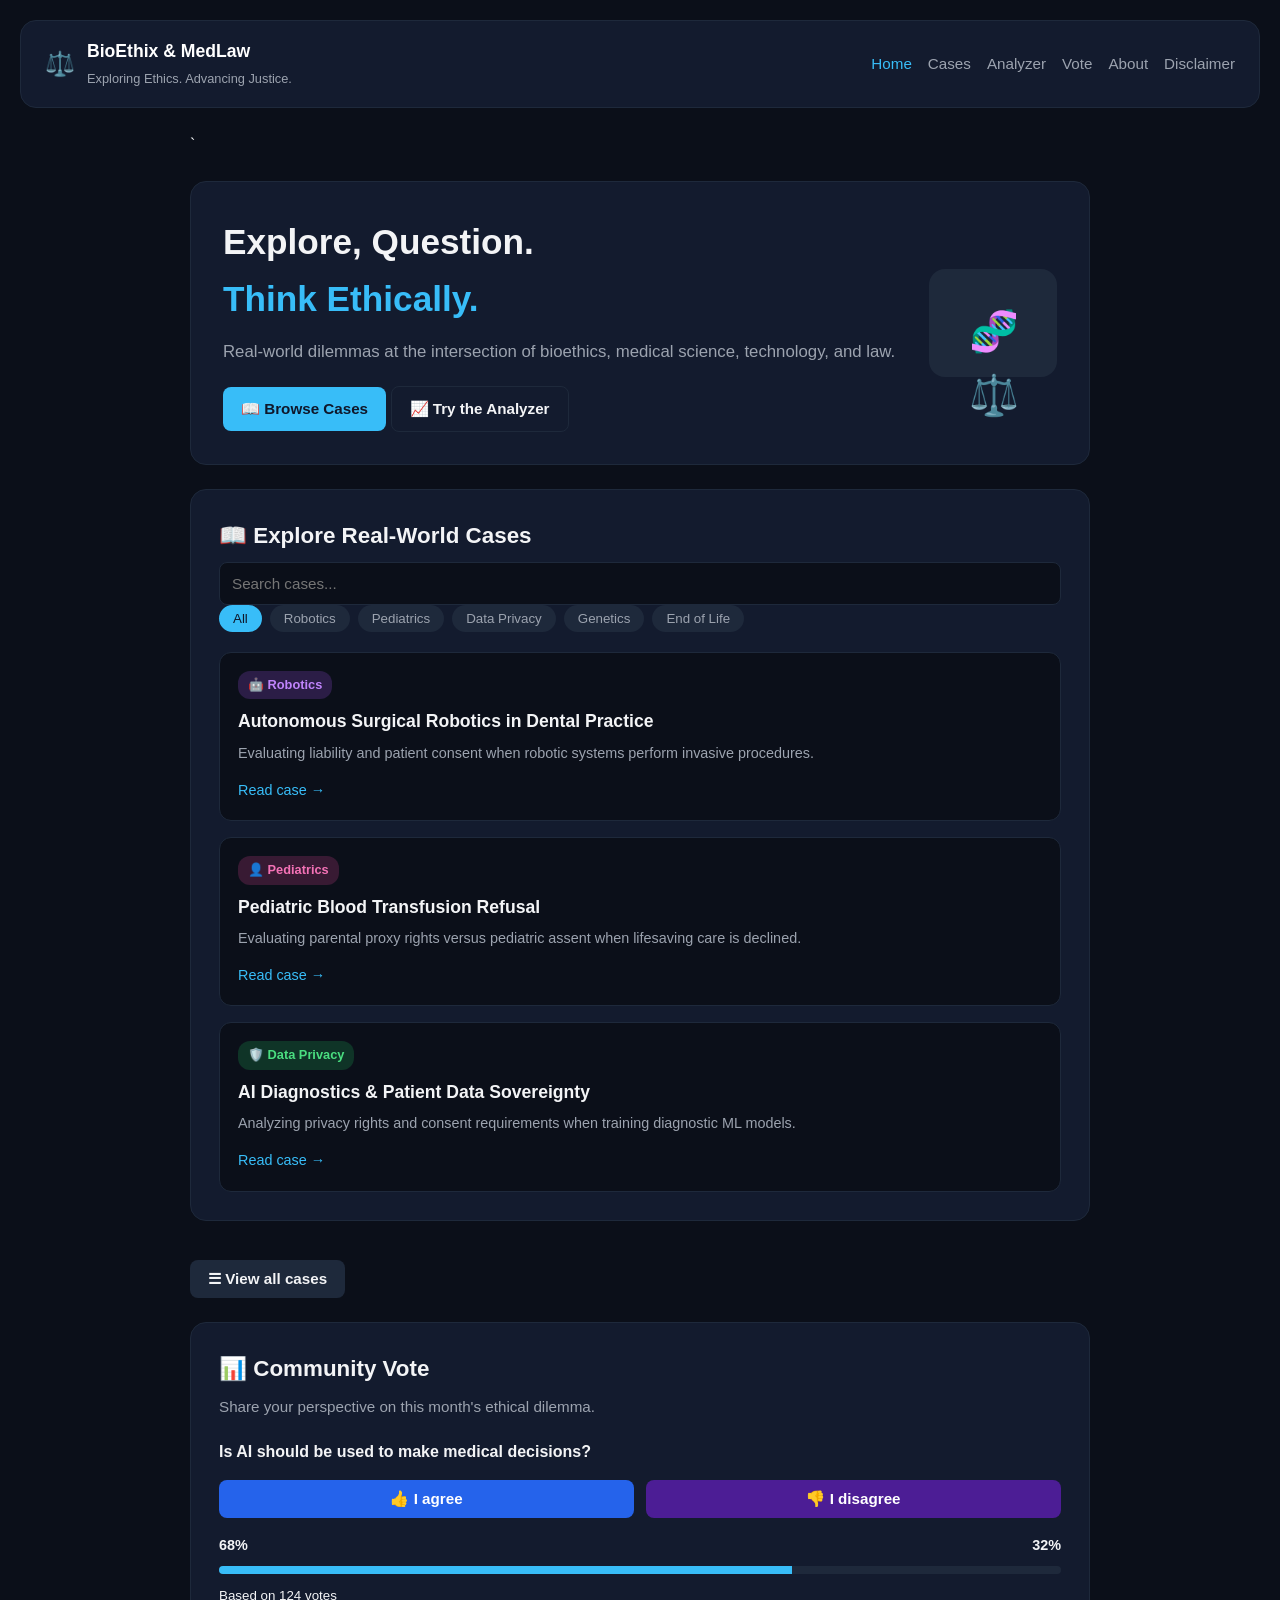
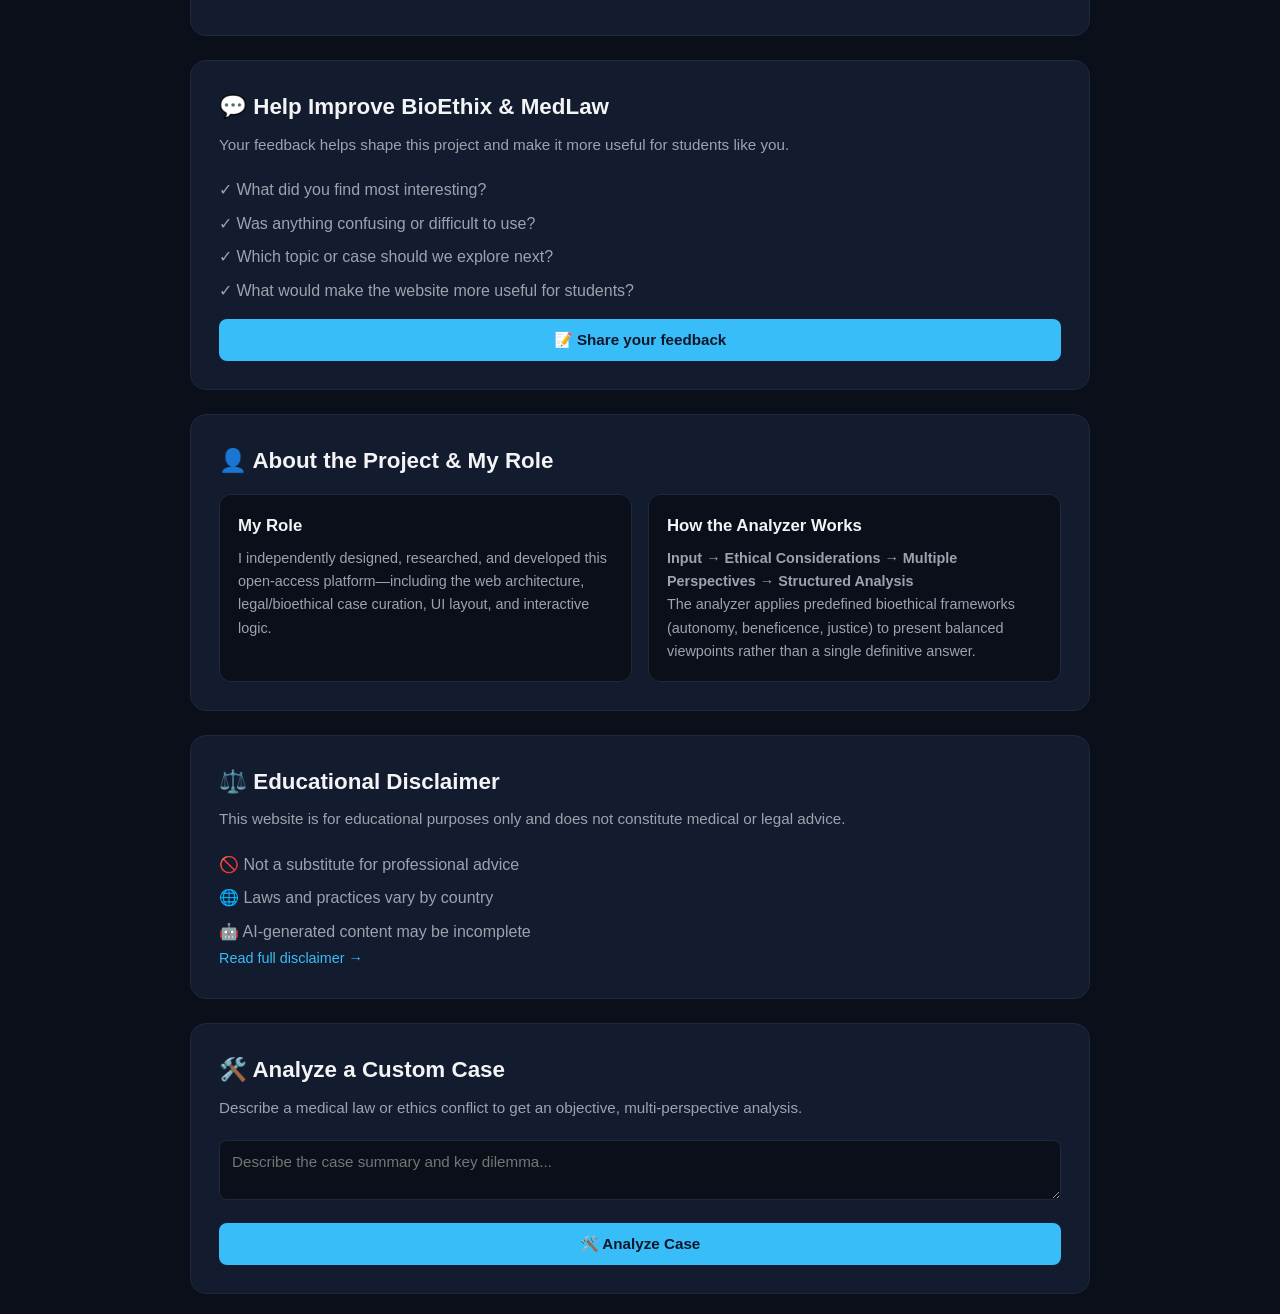
==== commit 9c979801: "Merge branch 'main' into emojis" ====
--- a/index.html
+++ b/index.html
@@ -29,7 +29,7 @@
 
   <main class="main-content">
     
-    <!-- Hero Section with Graphic Box -->
+  `    <!-- Hero Section -->
     <section id="home" class="hero-section">
       <div class="hero-text">
         <h1>Explore, Question.<br><span class="highlight-cyan">Think Ethically.</span></h1>
@@ -39,7 +39,10 @@
           <a href="#analyzer" class="btn btn-outline">📈 Try the Analyzer</a>
         </div>
       </div>
-      <div class="hero-card-graphic"><span>🧬</span><span>⚖️</span></div>
+      <div class="hero-card-graphic">
+        <span class="graphic-icon">🧬 ⚖️</span>
+      </div>
+    </section>
 
     <!-- Cases Section -->
     <section id="cases" class="card-section">
@@ -49,6 +52,7 @@
           <input type="text" placeholder="Search cases...">
         </div>
       </div>
+
       <div class="filter-pills">
         <button class="pill active">All</button>
         <button class="pill">Robotics</button>
@@ -80,8 +84,9 @@
           <a href="#" class="link-blue">Read case →</a>
         </div>
       </div>
+    </section>
 
-      <div style="text-align: center;">
+      <div class="center-btn-wrapper">
         <button class="btn btn-secondary-dark">☰ View all cases</button>
       </div>
     </section>
@@ -92,6 +97,7 @@
       <p class="section-desc">Share your perspective on this month's ethical dilemma.</p>
       
       <p class="vote-question"><strong>Is AI should be used to make medical decisions?</strong></p>
+
       <div class="vote-options">
         <button class="btn btn-vote-blue">👍 I agree</button>
         <button class="btn btn-vote-purple">👎 I disagree</button>
@@ -105,7 +111,7 @@
         <div class="progress-bar">
           <div class="progress-fill" style="width: 68%;"></div>
         </div>
-        <small style="color: var(--text-muted);">Based on 124 votes</small>
+        <small class="subtext">Based on 124 votes</small>
       </div>
     </section>
 
@@ -123,7 +129,8 @@
 
       <button class="btn btn-full-cyan">📝 Share your feedback</button>
     </section>
-<!-- Project Overview & My Role Section -->
+
+    <!-- Project Overview & My Role Section -->
     <section id="about" class="card-section">
       <h2>👤 About the Project & My Role</h2>
       <div class="role-grid">
@@ -150,7 +157,7 @@
         <li>🤖 AI-generated content may be incomplete</li>
       </ul>
 
-      <a href="#" class="link-blue" style="display: inline-block; margin-top: 12px;">Read full disclaimer →</a>
+      <a href="#" class="link-blue">Read full disclaimer →</a>
     </section>
 
     <!-- Case Analyzer Section -->
@@ -159,13 +166,12 @@
       <p class="section-desc">Describe a medical law or ethics conflict to get an objective, multi-perspective analysis.</p>
 
       <div class="analyzer-input-group">
-        <textarea rows="4" placeholder="Describe the case summary and key dilemma..."></textarea>
+        <textarea placeholder="Describe the case summary and key dilemma..."></textarea>
         <button class="btn btn-full-cyan">🛠️ Analyze Case</button>
       </div>
     </section>
-
   </main>
-<script src="app.js"></script>
+  <script src="app.js"></script>
 </body>
 </html>
 
